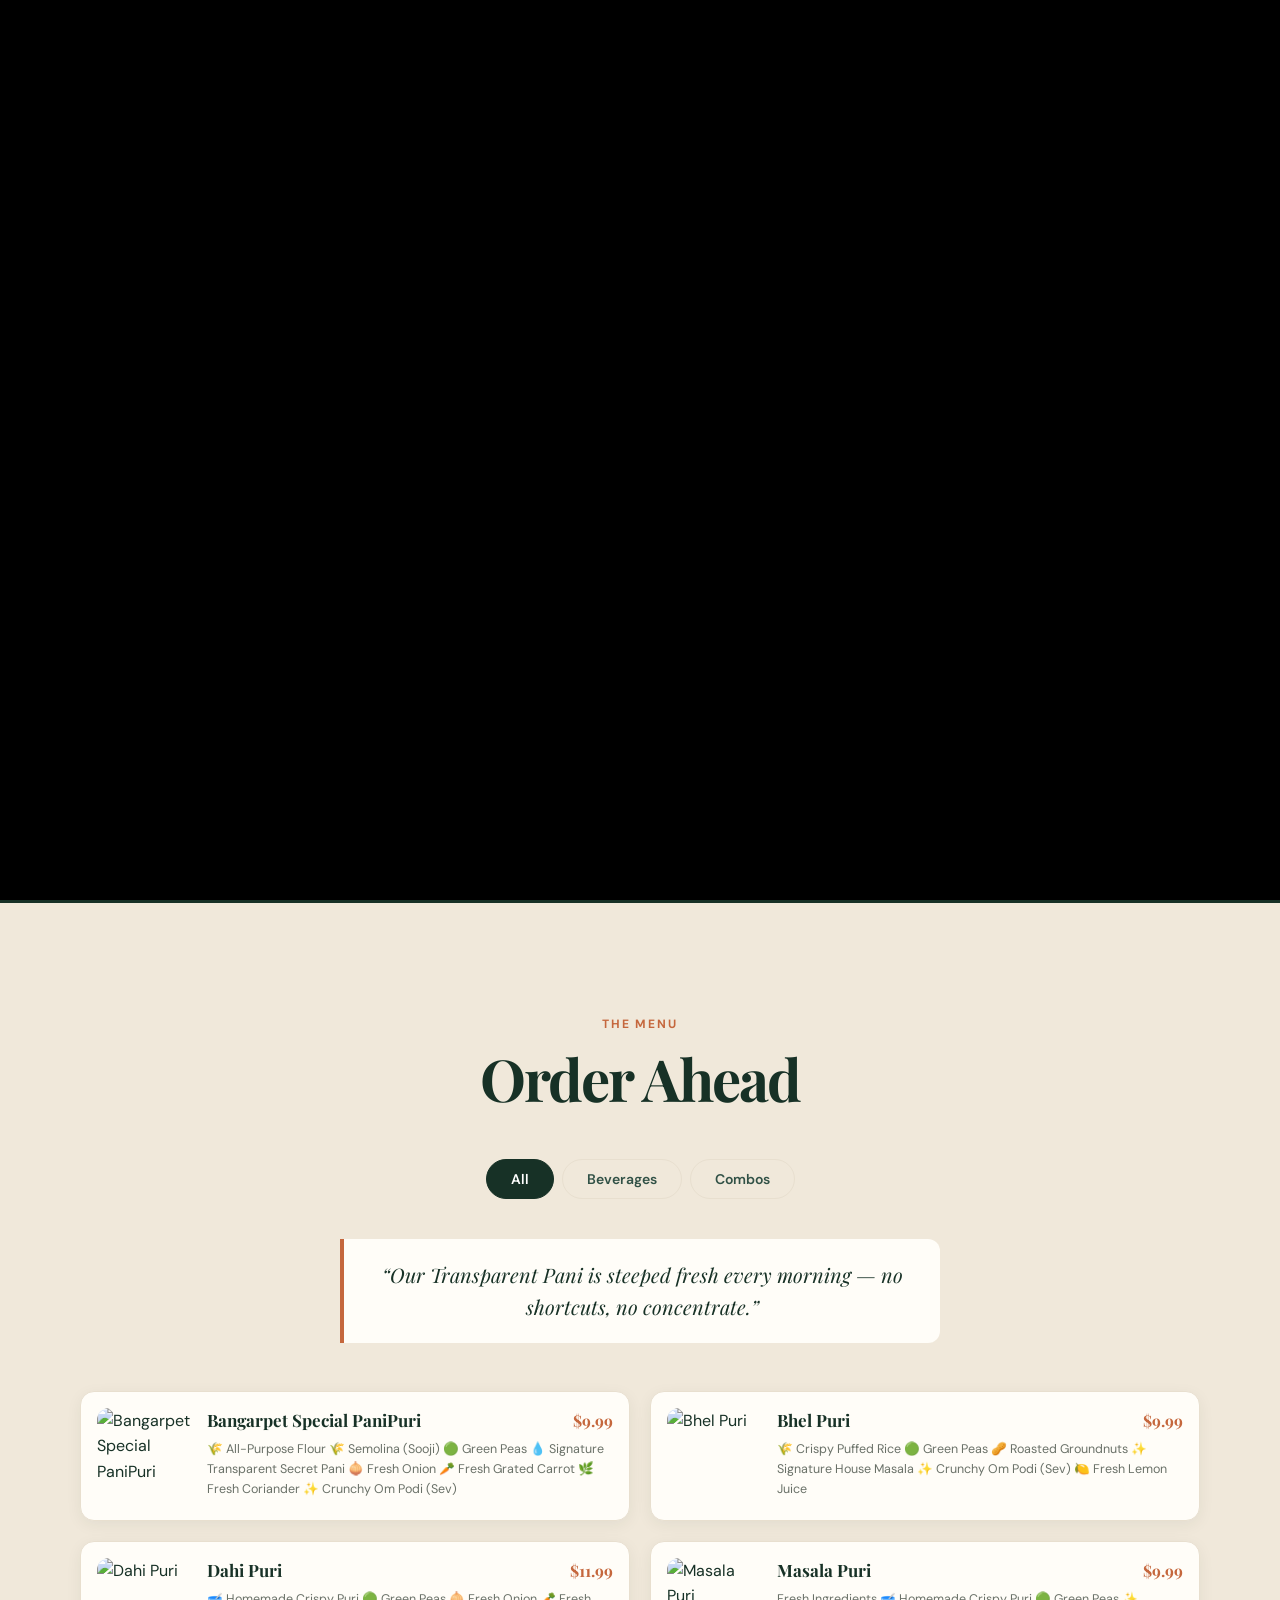
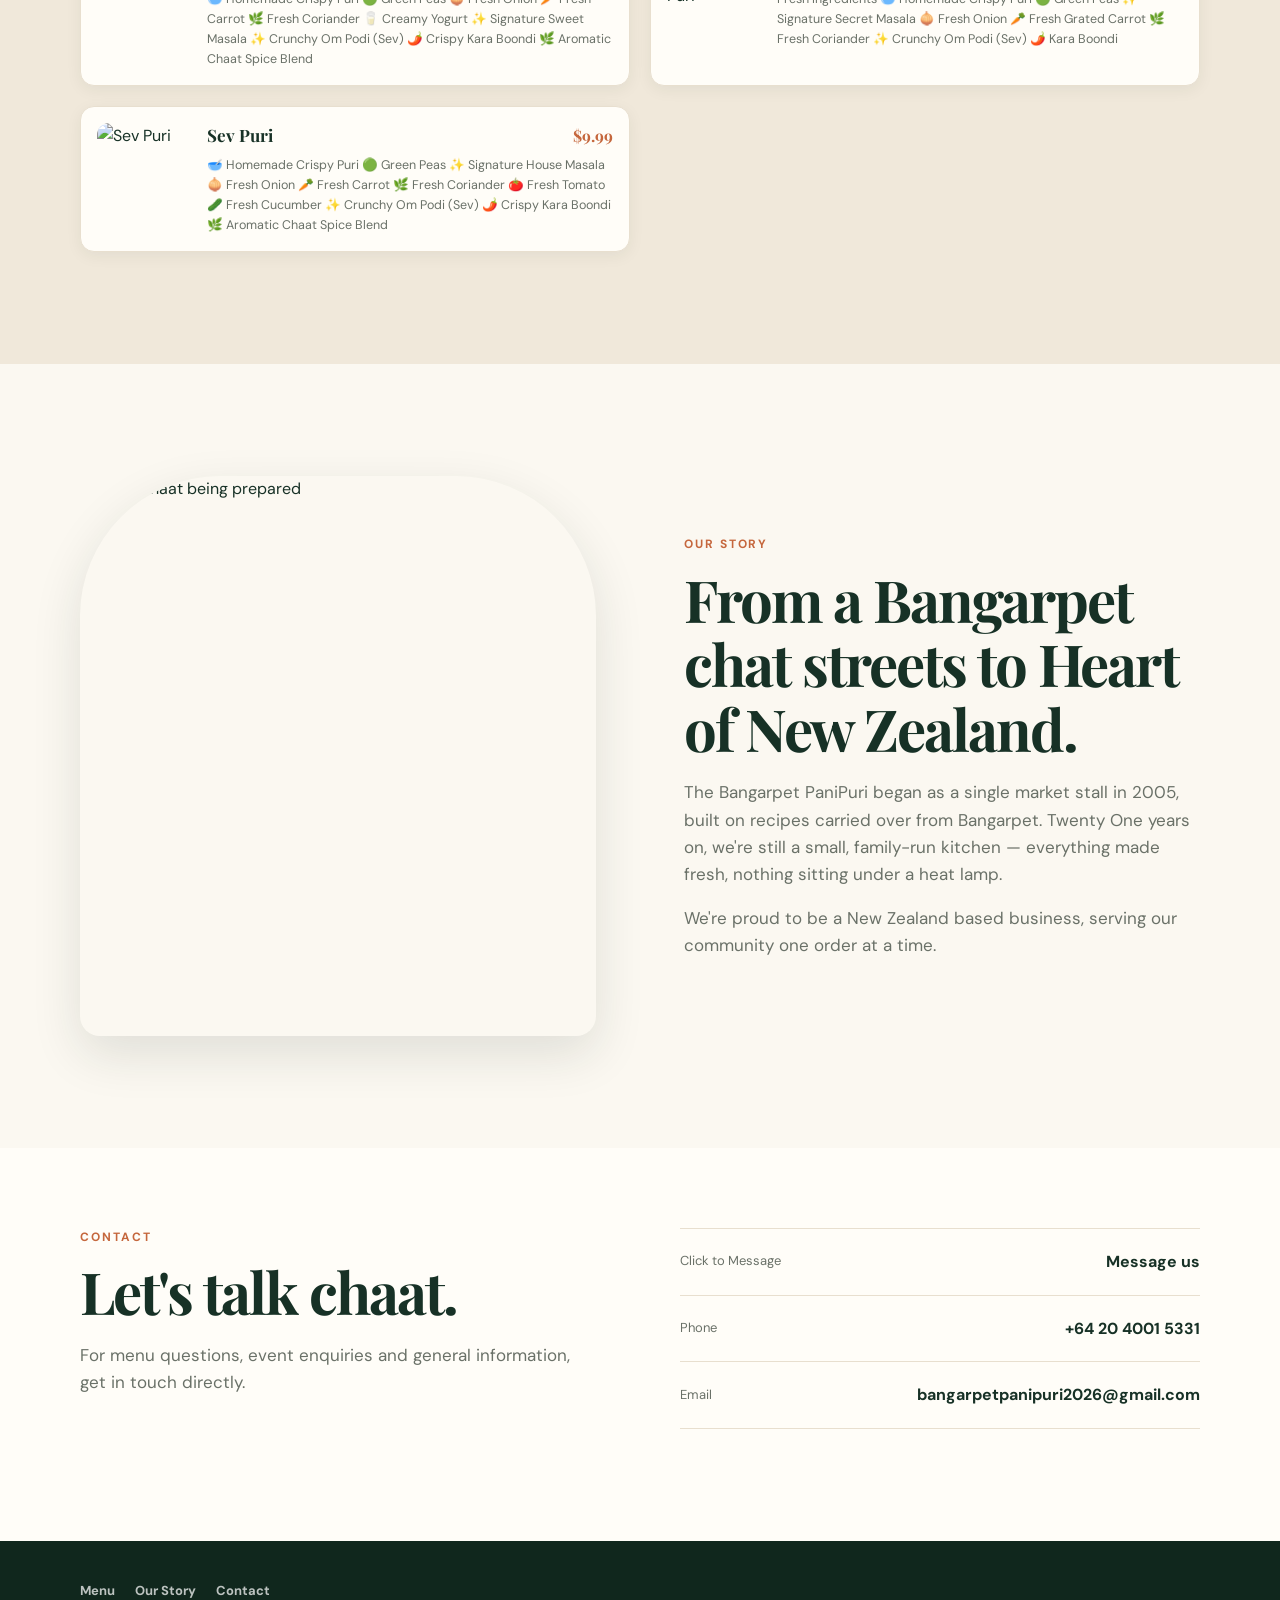
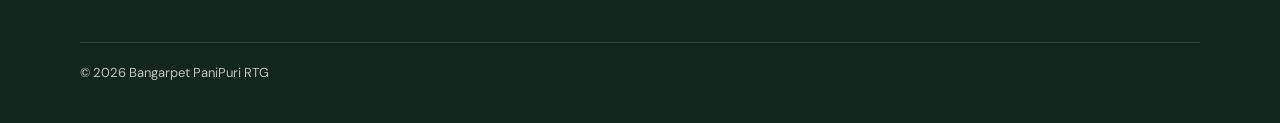
==== index.html @ 340499f5 "Fix video paths and add missing menu image placeholders" ====
<!DOCTYPE html>
<html lang="en">
<head>
  <meta charset="UTF-8">
  <meta name="viewport" content="width=device-width, initial-scale=1.0">
  <meta name="description" content="Bangarpet PaniPuri — authentic Bangarpet-style pani puri, chaat and Indian street-food flavours in New Zealand.">
  <meta name="theme-color" content="#173126">
  <title>Bangarpet PaniPuri | Bangarpet Chats</title>

  <link rel="preconnect" href="https://fonts.googleapis.com">
  <link rel="preconnect" href="https://fonts.gstatic.com" crossorigin>
  <link href="https://fonts.googleapis.com/css2?family=DM+Sans:wght@400;500;600;700&family=Playfair+Display:ital,wght@0,600;0,700;1,600&display=swap" rel="stylesheet">
  <link rel="stylesheet" href="style.css">
</head>
<body>
  <div id="grandOpening" class="grand-opening">
    <video
        id="grandOpeningVideo"
        autoplay
        muted
        playsinline
        preload="auto"
    >
        <source src="./photos/videos/grand-opening.mp4" type="video/mp4">
    </video>
</div>
  <header class="site-header" id="top">
    <div class="container nav-wrap">
      <a class="brand" href="#top" aria-label="Bangarpet PaniPurii home">
        <img class="brand-mark" src="./photos/logo.png" alt="Bangarpet PaniPurii logo">
        <span>Bangarpet PaniPuri</span>
      </a>

      <button class="menu-toggle" type="button" aria-expanded="false" aria-controls="site-nav">
        <span class="sr-only">Open menu</span>
        <span></span><span></span><span></span>
      </button>

      <nav id="site-nav" class="site-nav" aria-label="Primary navigation">
        <a href="#menu">Menu</a>
        <a href="#story">Our Story</a>
        <a href="#contact">Contact</a>
      </nav>

      <div class="nav-actions">
        <a class="whatsapp-link" href="https://wa.me/+642040015331" target="_blank" rel="noopener noreferrer">WhatsApp</a>
        <a class="call-link" href="tel:+642040015331">Call</a>
      </div>
    </div>
  </header>

  <main>
    <section class="hero" aria-labelledby="hero-title">
      <video class="hero-video" autoplay muted loop playsinline poster="./photos/site/bg.png" aria-hidden="true">
        <source src="./photos/videos/video.mp4" type="video/mp4">
      </video>
      <div class="hero-overlay"></div>
      <div class="container hero-content">
        <p class="eyebrow light hero-anim" style="--delay:0s">Artisanal Bites · New Zealand</p>
        <h1 id="hero-title" class="hero-anim" style="--delay:.25s">Crisp. Golden.Filled the moment you order. <br><em>One Bite, Endless Memories.</em></h1>
        <p class="hero-copy hero-anim" style="--delay:.55s">Every puri is filled to order. Every pani is made fresh, crystal-clear and bursting with flavor. This isn't fast food — it's street food, done properly.</p>
        <div class="hero-actions hero-anim" style="--delay:.8s">
          <a class="btn btn-primary" href="#menu">Explore the menu</a>
          <a class="btn btn-light" href="https://wa.me/+642040015331?text=Hi%20Bangarpet%20PaniPuri%2C%20I%20would%20like%20to%20know%20more." target="_blank" rel="noopener noreferrer">Message us</a>
        </div>
      </div>
    </section>

    <section class="intro-strip">
      <div class="container intro-grid">
        <p><strong>Freshly prepared</strong><span>Every puri is filled with care.</span></p>
        <p><strong>Bangarpet flavours</strong><span>Street-food traditions, proudly shared.</span></p>
        <p><strong>Made for gathering</strong><span>Perfect for cravings, parties and events.</span></p>
      </div>
    </section>

    <section class="section menu-section" id="menu" aria-labelledby="menu-title">
      <div class="container">
        <div class="section-head centered">
          <p class="eyebrow">The Menu</p>
          <h2 id="menu-title">Order Ahead</h2>
        </div>

        <!-- Filter Tabs -->
        <div class="menu-tabs" role="tablist" aria-label="Filter menu items">
          <button class="menu-tab active" data-filter="all" role="tab" aria-selected="true">All</button>
          <button class="menu-tab" data-filter="beverages" role="tab" aria-selected="false">Beverages</button>
          <button class="menu-tab" data-filter="combos" role="tab" aria-selected="false">Combos</button>
        </div>

        <!-- Quote -->
        <blockquote class="menu-quote">
          “Our Transparent Pani is steeped fresh every morning — no shortcuts, no concentrate.”
        </blockquote>

        <!-- Menu Items Grid -->
        <div class="menu-items-grid" id="menu-items-grid">
          <!-- Bangarpet Special PaniPuri -->
          <article class="menu-item-card" data-category="all">
            <div class="menu-item-wrapper">
              <img src="./photos/Bangarpet%20Special%20Pani%20Puri.png" alt="Bangarpet Special PaniPuri" loading="lazy">
              <div class="menu-item-content">
                <div class="menu-item-header">
                  <h3>Bangarpet Special PaniPuri</h3>
                  <span class="menu-item-price">$9.99</span>
                </div>
                <p class="menu-item-ingredients">🌾 All-Purpose Flour 🌾 Semolina (Sooji) 🟢 Green Peas 💧 Signature Transparent Secret Pani 🧅 Fresh Onion 🥕 Fresh Grated Carrot 🌿 Fresh Coriander ✨ Crunchy Om Podi (Sev)</p>
              </div>
            </div>
          </article>

          <!-- Bhel Puri -->
          <article class="menu-item-card" data-category="all">
            <div class="menu-item-wrapper">
              <img src="./photos/Bhel%20Puri.png" alt="Bhel Puri" loading="lazy">
              <div class="menu-item-content">
                <div class="menu-item-header">
                  <h3>Bhel Puri</h3>
                  <span class="menu-item-price">$9.99</span>
                </div>
                <p class="menu-item-ingredients">🌾 Crispy Puffed Rice 🟢 Green Peas 🥜 Roasted Groundnuts ✨ Signature House Masala ✨ Crunchy Om Podi (Sev) 🍋 Fresh Lemon Juice</p>
              </div>
            </div>
          </article>

          <!-- Dahi Puri -->
          <article class="menu-item-card" data-category="all">
            <div class="menu-item-wrapper">
              <img src="./photos/Dahi%20Puri.png" alt="Dahi Puri" loading="lazy">
              <div class="menu-item-content">
                <div class="menu-item-header">
                  <h3>Dahi Puri</h3>
                  <span class="menu-item-price">$11.99</span>
                </div>
                <p class="menu-item-ingredients">🥣 Homemade Crispy Puri 🟢 Green Peas 🧅 Fresh Onion 🥕 Fresh Carrot 🌿 Fresh Coriander 🥛 Creamy Yogurt ✨ Signature Sweet Masala ✨ Crunchy Om Podi (Sev) 🌶️ Crispy Kara Boondi 🌿 Aromatic Chaat Spice Blend</p>
              </div>
            </div>
          </article>

          <!-- Masala Puri -->
          <article class="menu-item-card" data-category="all">
            <div class="menu-item-wrapper">
              <img src="./photos/Masala%20Puri.png" alt="Masala Puri" loading="lazy">
              <div class="menu-item-content">
                <div class="menu-item-header">
                  <h3>Masala Puri</h3>
                  <span class="menu-item-price">$9.99</span>
                </div>
                <p class="menu-item-ingredients">Fresh Ingredients 🥣 Homemade Crispy Puri 🟢 Green Peas ✨ Signature Secret Masala 🧅 Fresh Onion 🥕 Fresh Grated Carrot 🌿 Fresh Coriander ✨ Crunchy Om Podi (Sev) 🌶️ Kara Boondi</p>
              </div>
            </div>
          </article>

          <!-- Sev Puri -->
          <article class="menu-item-card" data-category="all">
            <div class="menu-item-wrapper">
              <img src="./photos/Sev%20Puri.png" alt="Sev Puri" loading="lazy">
              <div class="menu-item-content">
                <div class="menu-item-header">
                  <h3>Sev Puri</h3>
                  <span class="menu-item-price">$9.99</span>
                </div>
                <p class="menu-item-ingredients">🥣 Homemade Crispy Puri 🟢 Green Peas ✨ Signature House Masala 🧅 Fresh Onion 🥕 Fresh Carrot 🌿 Fresh Coriander 🍅 Fresh Tomato 🥒 Fresh Cucumber ✨ Crunchy Om Podi (Sev) 🌶️ Crispy Kara Boondi 🌿 Aromatic Chaat Spice Blend</p>
              </div>
            </div>
          </article>
        </div>

        <!-- Empty state shown when the Beverages / Combos tabs have no items yet -->
        <p class="menu-empty-state" id="menu-empty-state" hidden>
          Combos and beverages will update soon! 🎉
        </p>
      </div>
    </section>

    <section class="section story-section" id="story" aria-labelledby="story-title">
      <div class="container story-grid">
        <figure class="story-image"><img src="./photos/ourstory.png" alt="Fresh chaat being prepared" loading="lazy"></figure>
        <div class="story-copy">
          <p class="eyebrow">Our story</p>
          <h2 id="story-title">From a Bangarpet chat streets to Heart of New Zealand.</h2>
          <p>The Bangarpet PaniPuri began as a single market stall in 2005, built on recipes carried over from Bangarpet. Twenty One years on, we're still a small, family-run kitchen — everything made fresh, nothing sitting under a heat lamp.</p>
          <p>We're proud to be a New Zealand based business, serving our community one order at a time.</p>
        </div>
      </div>
    </section>

    <section class="section contact-section" id="contact" aria-labelledby="contact-title">
      <div class="container contact-card">
        <div>
          <p class="eyebrow">Contact</p>
          <h2 id="contact-title">Let's talk chaat.</h2>
          <p>For menu questions, event enquiries and general information, get in touch directly.</p>
        </div>
        <div class="contact-actions">
          <a href="https://wa.me/+642040015331" target="_blank" rel="noopener noreferrer"><span>Click to Message</span><strong>Message us</strong></a>
          <a href="tel:+642040015331"><span>Phone</span><strong>+64 20 4001 5331</strong></a>
          <a href="mailto:bangarpetpanipuri2026@gmail.com"><span>Email</span><strong>bangarpetpanipuri2026@gmail.com</strong></a>
        </div>
      </div>
    </section>
  </main>

  <footer class="site-footer">
    <div class="container footer-wrap">
      <div class="footer-links"><a href="#menu">Menu</a><a href="#story">Our Story</a><a href="#contact">Contact</a></div>
      <p class="copyright">© <span id="year"></span> Bangarpet PaniPuri RTG</p>
    </div>
  </footer>

  <script src="script.js"></script>
</body>
</html>
---- style.css ----
:root {
  --ink: #173126;
  --ink-soft: #315146;
  --cream: #fbf8f1;
  --paper: #fffdf8;
  --sand: #e8dfcf;
  --terracotta: #c5673d;
  --gold: #d6a549;
  --muted: #6a7168;
  --shadow: 0 18px 50px rgba(28, 42, 32, .12);
  --display: "Playfair Display", Georgia, serif;
  --body: "DM Sans", Arial, sans-serif;
}

* { box-sizing: border-box; }
html { scroll-behavior: smooth; }
body { margin: 0; color: var(--ink); background: var(--cream); font-family: var(--body); line-height: 1.6; }
a { color: inherit; text-decoration: none; }
img { display: block; width: 100%; }
.container { width: min(1120px, calc(100% - 48px)); margin: 0 auto; }
.sr-only { position: absolute; width: 1px; height: 1px; overflow: hidden; clip: rect(0,0,0,0); white-space: nowrap; }

.site-header { position: sticky; top: 0; z-index: 10; background: rgba(251,248,241,.95); border-bottom: 1px solid rgba(23,49,38,.12); backdrop-filter: blur(14px); }
.nav-wrap { min-height: 76px; display: flex; align-items: center; gap: 28px; }
.brand { display: inline-flex; align-items: center; gap: 10px; font-family: var(--display); font-size: 19px; font-weight: 700; white-space: nowrap; }
.brand-mark { display: block; width: 90px; height: 90px; flex-shrink: 0; }
.site-nav { display: flex; align-items: center; justify-content: center; gap: 28px; margin-left: auto; font-size: 14px; font-weight: 600; }
.site-nav a { position: relative; }
.site-nav a::after { content: ""; position: absolute; bottom: -7px; left: 0; width: 0; height: 2px; background: var(--terracotta); transition: width .2s ease; }
.site-nav a:hover::after { width: 100%; }
.nav-actions { display: flex; gap: 10px; align-items: center; }
.whatsapp-link, .call-link { font-size: 13px; font-weight: 700; border: 1px solid var(--sand); padding: 9px 13px; border-radius: 999px; }
.call-link { color: white; border-color: var(--ink); background: var(--ink); }
.menu-toggle { display: none; margin-left: auto; border: 0; background: transparent; }
.menu-toggle span:not(.sr-only) { display: block; width: 23px; height: 2px; margin: 4px; background: var(--ink); }

.hero { min-height: min(710px, calc(100vh - 76px)); position: relative; isolation: isolate; display: grid; align-items: center; overflow: hidden; color: white; }
.hero-video { position: absolute; inset: 0; z-index: -2; width: 100%; height: 100%; object-fit: cover; }
.hero-overlay { position: absolute; inset: 0; z-index: -1; background: linear-gradient(90deg, rgba(12,31,22,.84), rgba(12,31,22,.35) 55%, rgba(12,31,22,.15)); }
.hero-content { max-width: 720px; padding: 100px 0; }
.eyebrow { margin: 0 0 12px; color: var(--terracotta); font-size: 12px; font-weight: 700; letter-spacing: .16em; text-transform: uppercase; }
.eyebrow.light { color: #f3ce89; }
h1, h2, h3, p { margin-top: 0; }
h1, h2, h3 { font-family: var(--display); line-height: 1.12; }
h1 { margin-bottom: 22px; font-size: clamp(36px, 5.2vw, 62px); letter-spacing: -.03em; }
h1 em { color: #f2c877; }
.hero-copy { max-width: 480px; font-size: 16px; color: rgba(255,255,255,.88); }
.hero-actions { display: flex; flex-wrap: wrap; gap: 14px; margin-top: 32px; }

@keyframes heroFadeUp {
  from { opacity: 0; transform: translateY(32px); }
  to { opacity: 1; transform: translateY(0); }
}
.hero-anim {
  opacity: 0;
  animation: heroFadeUp 1.1s cubic-bezier(.22,.61,.36,1) forwards;
  animation-delay: var(--delay);
  animation-fill-mode: both;
}
@keyframes heroSlideLeft {
  from { opacity: 0; transform: translateX(-48px); }
  to { opacity: 1; transform: translateX(0); }
}
.hero-copy.hero-anim {
  animation-name: heroSlideLeft;
  animation-duration: .9s;
}
@media (prefers-reduced-motion: reduce) {
  .hero-anim { animation: none; opacity: 1; }
}
.btn { display: inline-flex; justify-content: center; align-items: center; padding: 13px 21px; border-radius: 999px; font-size: 14px; font-weight: 700; transition: transform .2s ease, box-shadow .2s ease; }
.btn:hover { transform: translateY(-2px); box-shadow: var(--shadow); }
.btn-primary { background: var(--terracotta); color: white; }
.btn-light { background: white; color: var(--ink); }

.intro-strip { background: var(--ink); color: white; }
.intro-grid { display: grid; grid-template-columns: repeat(3, 1fr); gap: 24px; padding: 26px 0; }
.intro-grid p { margin: 0; padding-left: 22px; border-left: 1px solid rgba(255,255,255,.22); }
.intro-grid strong, .intro-grid span { display: block; }
.intro-grid strong { font-family: var(--display); font-size: 18px; }
.intro-grid span { color: rgba(255,255,255,.7); font-size: 13px; }

.section { padding: 112px 0; }
.section-head { max-width: 720px; margin: 0 auto 48px; }
.centered { text-align: center; }
h2 { margin-bottom: 18px; font-size: clamp(36px, 5vw, 58px); letter-spacing: -.035em; }
.food-grid { display: grid; grid-template-columns: repeat(3, 1fr); gap: 24px; }
.food-card { overflow: hidden; background: var(--paper); border-radius: 16px; box-shadow: 0 8px 28px rgba(32,42,33,.08); }
.food-card img { aspect-ratio: 1 / .88; object-fit: cover;  transition: transform .45s ease; }
.food-card:hover img { transform: scale(1.05); }
.food-copy { padding: 22px; }
.food-copy h3 { margin-bottom: 7px; font-size: 23px; }
.food-copy p { margin-bottom: 0; color: var(--muted); font-size: 14px; }

.menu-section { background: #f0e8da; }
.menu-layout { display: grid; grid-template-columns: .8fr 1.2fr; gap: 92px; align-items: start; }
.menu-intro { position: sticky; top: 110px; }
.menu-intro > p:not(.eyebrow) { color: var(--muted); font-size: 17px; }
.text-link { display: inline-flex; gap: 10px; margin-top: 14px; color: var(--terracotta); font-weight: 700; }
.text-link span { transition: transform .2s ease; }
.text-link:hover span { transform: translateX(4px); }
.menu-list { border-top: 1px solid rgba(23,49,38,.2); }
.menu-item { display: flex; gap: 18px; justify-content: space-between; padding: 24px 0; border-bottom: 1px solid rgba(23,49,38,.2); }
.menu-item h3 { margin-bottom: 6px; font-size: 24px; }
.menu-item p { margin-bottom: 0; color: var(--muted); font-size: 14px; }
.menu-item span { align-self: center; color: var(--ink-soft); font-size: 11px; font-weight: 700; letter-spacing: .07em; text-transform: uppercase; white-space: nowrap; }

.story-grid { display: grid; grid-template-columns: 1fr 1fr; gap: 88px; align-items: center; }
.story-image { margin: 0; overflow: hidden; border-radius: 140px 140px 20px 20px; box-shadow: var(--shadow); }
.story-image img { min-height: 560px; object-fit: cover; }
.story-copy p:not(.eyebrow) { color: var(--muted); font-size: 17px; }


.contact-section { padding-top: 80px; background: var(--paper); }
.contact-card { display: grid; grid-template-columns: 1fr 1fr; gap: 80px; align-items: start; }
.contact-card > div > p:not(.eyebrow) { color: var(--muted); font-size: 17px; }
.contact-actions { display: grid; border-top: 1px solid var(--sand); }
.contact-actions a { display: flex; justify-content: space-between; gap: 16px; align-items: center; padding: 20px 0; border-bottom: 1px solid var(--sand); }
.contact-actions span { color: var(--muted); font-size: 13px; }
.contact-actions strong { font-size: 16px; }
.contact-actions a:hover strong { color: var(--terracotta); }

.site-footer { padding: 40px 0; color: rgba(255,255,255,.72); background: #10271d; }
.footer-wrap { display: grid; grid-template-columns: 1fr auto; gap: 30px; align-items: center; }
.footer-brand { color: white; }
.footer-wrap p { margin: 10px 0 0; font-size: 13px; }
.footer-links { display: flex; flex-wrap: wrap; gap: 20px; font-size: 13px; font-weight: 700; }
.footer-links a:hover { color: #f2c877; }
.copyright { grid-column: 1 / -1; padding-top: 20px; border-top: 1px solid rgba(255,255,255,.14); }

@media (max-width: 820px) {
  .container { width: min(100% - 32px, 1120px); }
  .menu-toggle { display: block; }
  .site-nav { display: none; position: absolute; left: 0; right: 0; top: 76px; padding: 20px 24px; background: var(--cream); border-bottom: 1px solid var(--sand); flex-direction: column; align-items: flex-start; }
  .site-nav.open { display: flex; }
  .nav-actions { margin-left: auto; }
  .intro-grid, .food-grid, .menu-layout, .story-grid, .contact-card { grid-template-columns: 1fr; }
  .intro-grid { gap: 16px; }
  .intro-grid p { padding-left: 14px; }
  .section { padding: 76px 0; }
  .menu-layout, .story-grid, .contact-card { gap: 42px; }
  .menu-intro { position: static; }
  .story-image img { min-height: 380px; }
  .footer-wrap { grid-template-columns: 1fr; }
}

@media (max-width: 520px) {
  .brand { font-size: 16px; }
  .brand-mark { width: 36px; height: 36px; }
  .whatsapp-link { display: none; }
  .hero { min-height: 640px; }
  .hero-content { padding: 80px 0; }
  .hero-copy { font-size: 16px; }
  .menu-item { flex-direction: column; gap: 8px; }
  .menu-item span { align-self: flex-start; }
}

/* ===== MENU STYLES — restyled to the compact 2-column card layout,
   matching the older reference design. No "Add" button by design (this
   build is a static marketing site, not a cart/ordering flow). ===== */
.menu-tabs {
  display: flex;
  flex-wrap: wrap;
  justify-content: center;
  gap: 8px;
  margin-bottom: 40px;
}

.menu-tab {
  padding: 10px 24px;
  border: 1px solid var(--sand);
  border-radius: 999px;
  background: transparent;
  color: var(--ink-soft);
  font-family: var(--body);
  font-size: 14px;
  font-weight: 600;
  cursor: pointer;
  transition: all 0.2s ease;
}

.menu-tab:hover {
  border-color: var(--terracotta);
  color: var(--terracotta);
}

.menu-tab.active {
  background: var(--ink);
  border-color: var(--ink);
  color: white;
}

.menu-tab.active:hover {
  background: var(--terracotta);
  border-color: var(--terracotta);
}

.menu-quote {
  max-width: 600px;
  margin: 0 auto 48px;
  padding: 20px 28px;
  border-left: 4px solid var(--terracotta);
  background: var(--paper);
  border-radius: 0 12px 12px 0;
  font-family: var(--display);
  font-size: 20px;
  font-style: italic;
  color: var(--ink);
  text-align: center;
}

/* Compact 2-column grid, matching the reference screenshot */
.menu-items-grid {
  display: grid;
  grid-template-columns: repeat(2, 1fr);
  gap: 20px;
}

.menu-item-card {
  background: var(--paper);
  border: 1px solid var(--sand);
  border-radius: 14px;
  padding: 16px;
  box-shadow: 0 4px 16px rgba(23, 49, 38, 0.06);
  transition: transform 0.2s ease, box-shadow 0.2s ease;
}

.menu-item-card:hover {
  transform: translateY(-2px);
  box-shadow: 0 8px 24px rgba(23, 49, 38, 0.1);
}

.menu-item-wrapper {
  display: flex;
  gap: 14px;
  align-items: flex-start;
}

/* Small square-ish thumbnail on the left, matching the reference layout */
.menu-item-wrapper img {
  width: 96px;
  height: 96px;
  object-fit: cover;
  border-radius: 12px;
  flex-shrink: 0;
}

.menu-item-content {
  flex: 1;
  min-width: 0;
}

.menu-item-header {
  display: flex;
  justify-content: space-between;
  align-items: baseline;
  gap: 12px;
  margin-bottom: 6px;
  flex-wrap: wrap;
}

.menu-item-header h3 {
  margin: 0;
  font-size: 17px;
  line-height: 1.25;
  font-family: var(--display);
  color: var(--ink);
}

.menu-item-price {
  flex-shrink: 0;
  font-family: var(--display);
  font-size: 16px;
  font-weight: 700;
  color: var(--terracotta);
}

/* Plain wrapped inline text, not a bulleted list — matches the reference */
.menu-item-ingredients {
  margin: 0;
  color: var(--muted);
  font-size: 12.5px;
  line-height: 1.6;
}

.menu-item-card.hidden {
  display: none;
}

/* "Coming soon" message shown when a filter (Beverages / Combos) has no items yet */
.menu-empty-state {
  display: none;
  max-width: 460px;
  margin: 12px auto 0;
  padding: 22px 28px;
  border: 1px dashed var(--terracotta);
  border-radius: 12px;
  background: var(--paper);
  color: var(--ink-soft);
  font-family: var(--display);
  font-size: 18px;
  font-style: italic;
  text-align: center;
}

.menu-empty-state.visible {
  display: block;
}

/* Responsive */
@media (max-width: 780px) {
  .menu-items-grid {
    grid-template-columns: 1fr;
  }
}

@media (max-width: 620px) {
  .menu-tabs {
    gap: 6px;
  }
  .menu-tab {
    padding: 8px 14px;
    font-size: 12px;
  }
  .menu-quote {
    font-size: 16px;
    padding: 16px 18px;
  }
}

/* Grand Opening Video Css */
.grand-opening {
  position: fixed;
  inset: 0;
  z-index: 99999;

  display: flex;
  align-items: center;
  justify-content: center;

  background: #000;

  opacity: 1;
  visibility: visible;

  transition:
    opacity 0.7s ease,
    visibility 0.7s ease;
}

.grand-opening video {
  width: 100%;
  height: 100%;
  object-fit: cover;
}

.grand-opening.hide {
  opacity: 0;
  visibility: hidden;
  pointer-events: none;
}
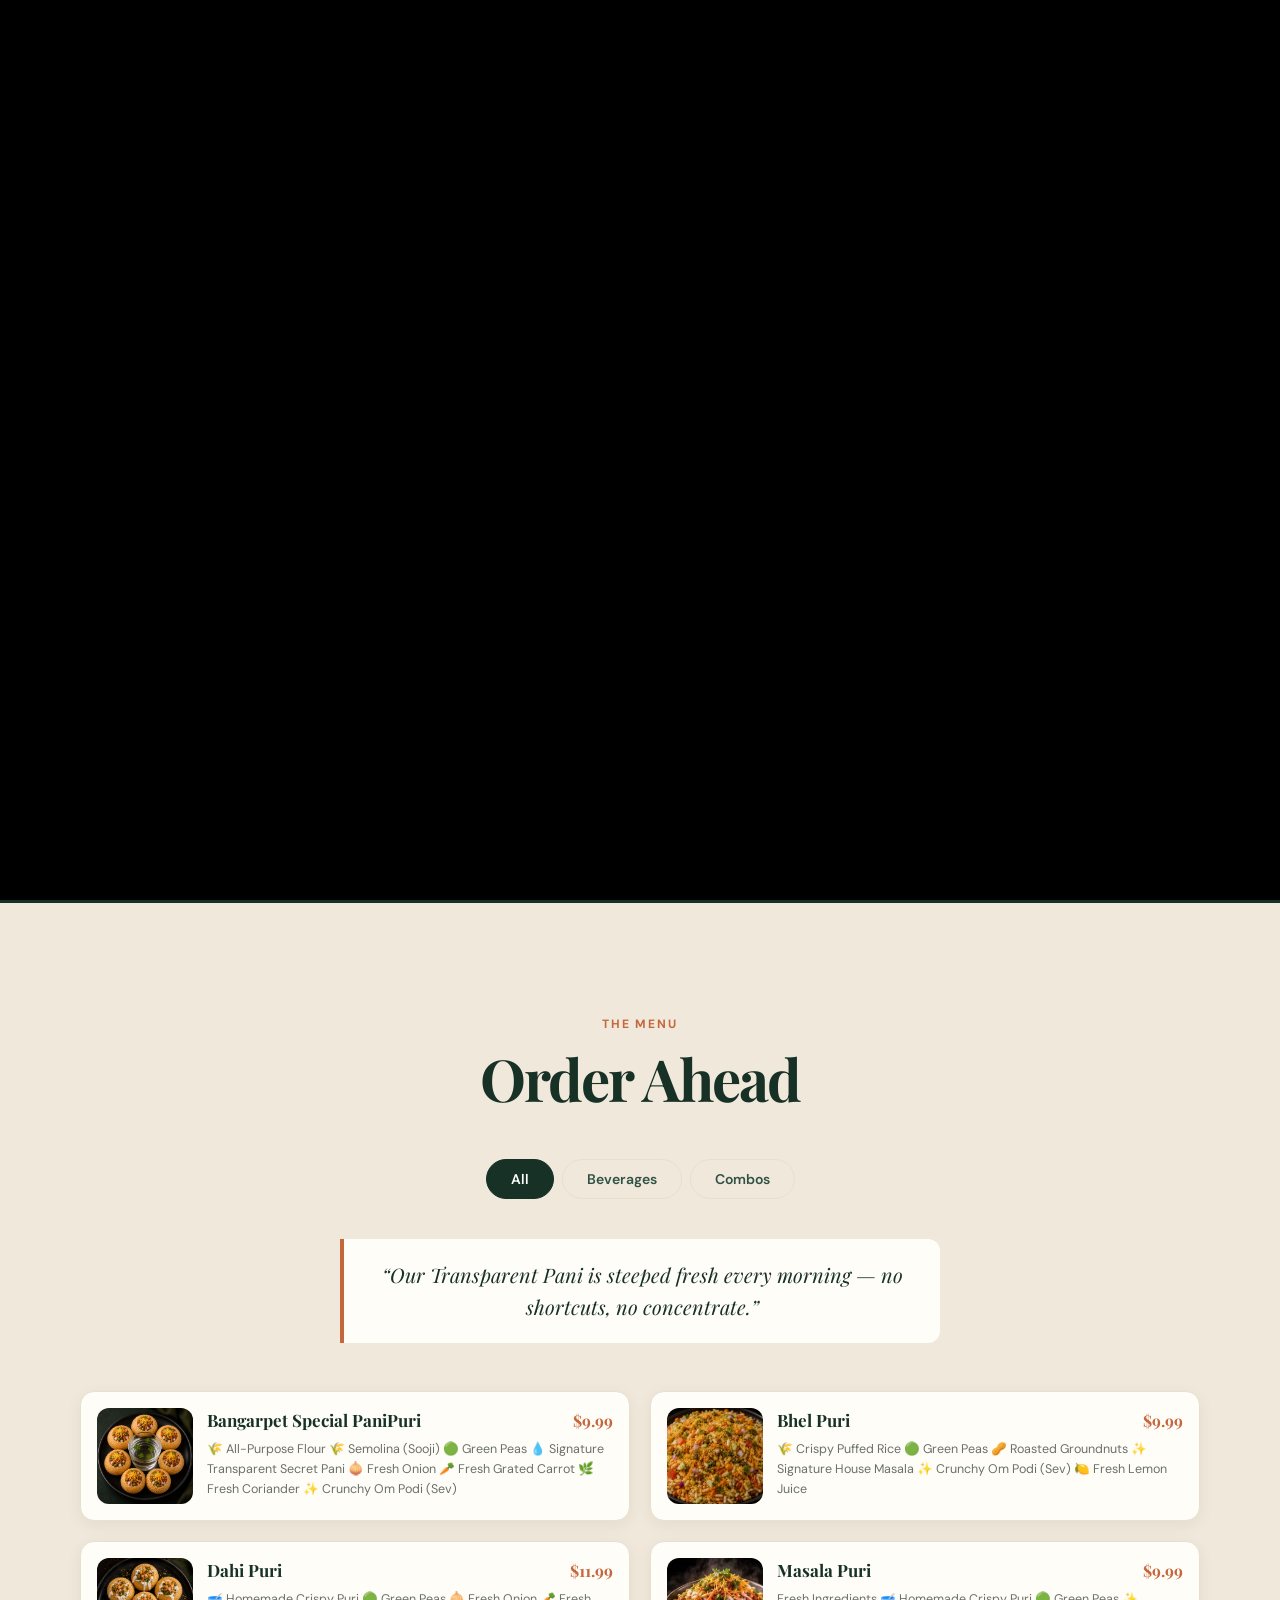
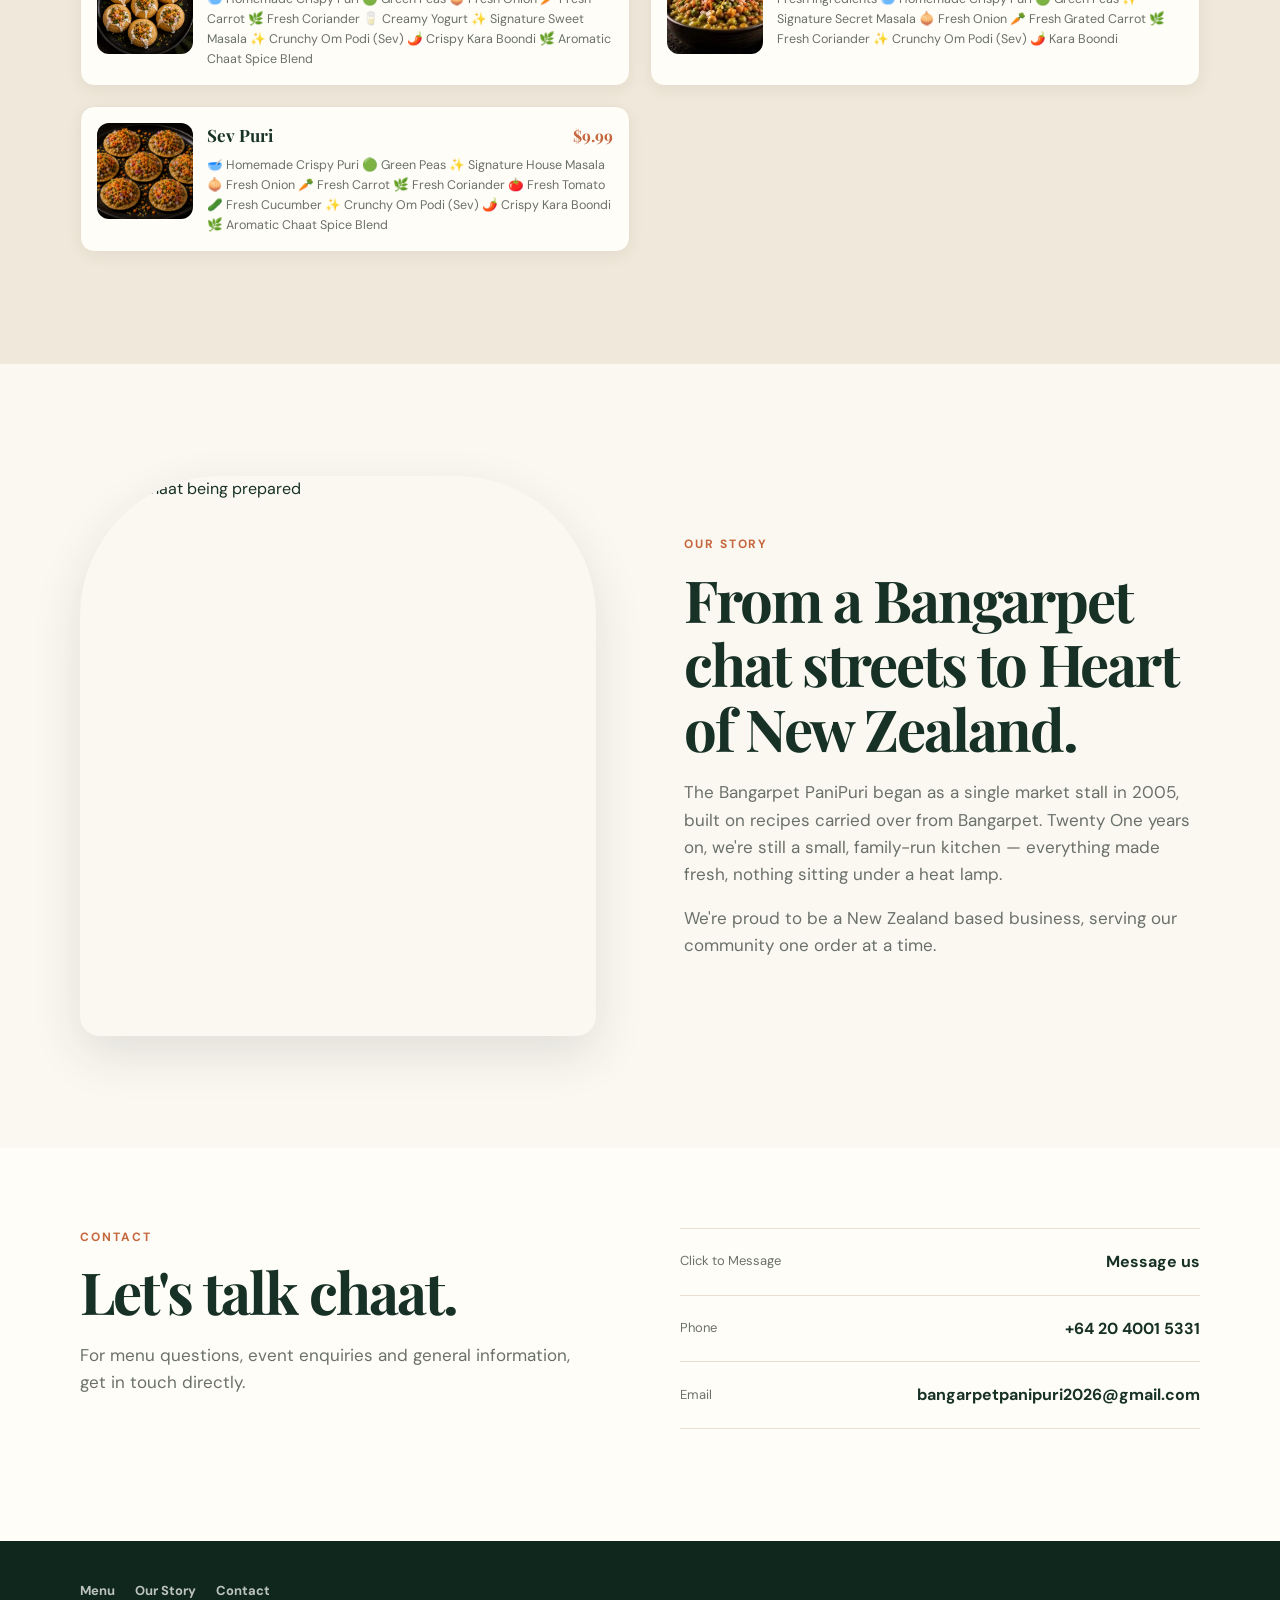
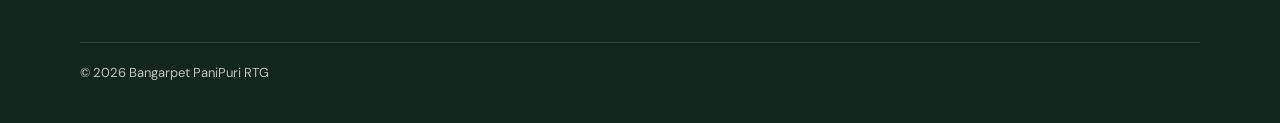
==== commit b540141e: "Fix image paths: add menu/ directory to src attributes" ====
--- a/index.html
+++ b/index.html
@@ -98,7 +98,7 @@
           <!-- Bangarpet Special PaniPuri -->
           <article class="menu-item-card" data-category="all">
             <div class="menu-item-wrapper">
-              <img src="./photos/Bangarpet%20Special%20Pani%20Puri.png" alt="Bangarpet Special PaniPuri" loading="lazy">
+              <img src="./photos/menu/Bangarpet Special Pani Puri.png" alt="Bangarpet Special PaniPuri" loading="lazy">
               <div class="menu-item-content">
                 <div class="menu-item-header">
                   <h3>Bangarpet Special PaniPuri</h3>
@@ -112,7 +112,7 @@
           <!-- Bhel Puri -->
           <article class="menu-item-card" data-category="all">
             <div class="menu-item-wrapper">
-              <img src="./photos/Bhel%20Puri.png" alt="Bhel Puri" loading="lazy">
+              <img src="./photos/menu/Bhel Puri.png" alt="Bhel Puri" loading="lazy">
               <div class="menu-item-content">
                 <div class="menu-item-header">
                   <h3>Bhel Puri</h3>
@@ -126,7 +126,7 @@
           <!-- Dahi Puri -->
           <article class="menu-item-card" data-category="all">
             <div class="menu-item-wrapper">
-              <img src="./photos/Dahi%20Puri.png" alt="Dahi Puri" loading="lazy">
+              <img src="./photos/menu/Dahi Puri.png" alt="Dahi Puri" loading="lazy">
               <div class="menu-item-content">
                 <div class="menu-item-header">
                   <h3>Dahi Puri</h3>
@@ -140,7 +140,7 @@
           <!-- Masala Puri -->
           <article class="menu-item-card" data-category="all">
             <div class="menu-item-wrapper">
-              <img src="./photos/Masala%20Puri.png" alt="Masala Puri" loading="lazy">
+              <img src="./photos/menu/Masala Puri.png" alt="Masala Puri" loading="lazy">
               <div class="menu-item-content">
                 <div class="menu-item-header">
                   <h3>Masala Puri</h3>
@@ -154,7 +154,7 @@
           <!-- Sev Puri -->
           <article class="menu-item-card" data-category="all">
             <div class="menu-item-wrapper">
-              <img src="./photos/Sev%20Puri.png" alt="Sev Puri" loading="lazy">
+              <img src="./photos/menu/Sev Puri.png" alt="Sev Puri" loading="lazy">
               <div class="menu-item-content">
                 <div class="menu-item-header">
                   <h3>Sev Puri</h3>
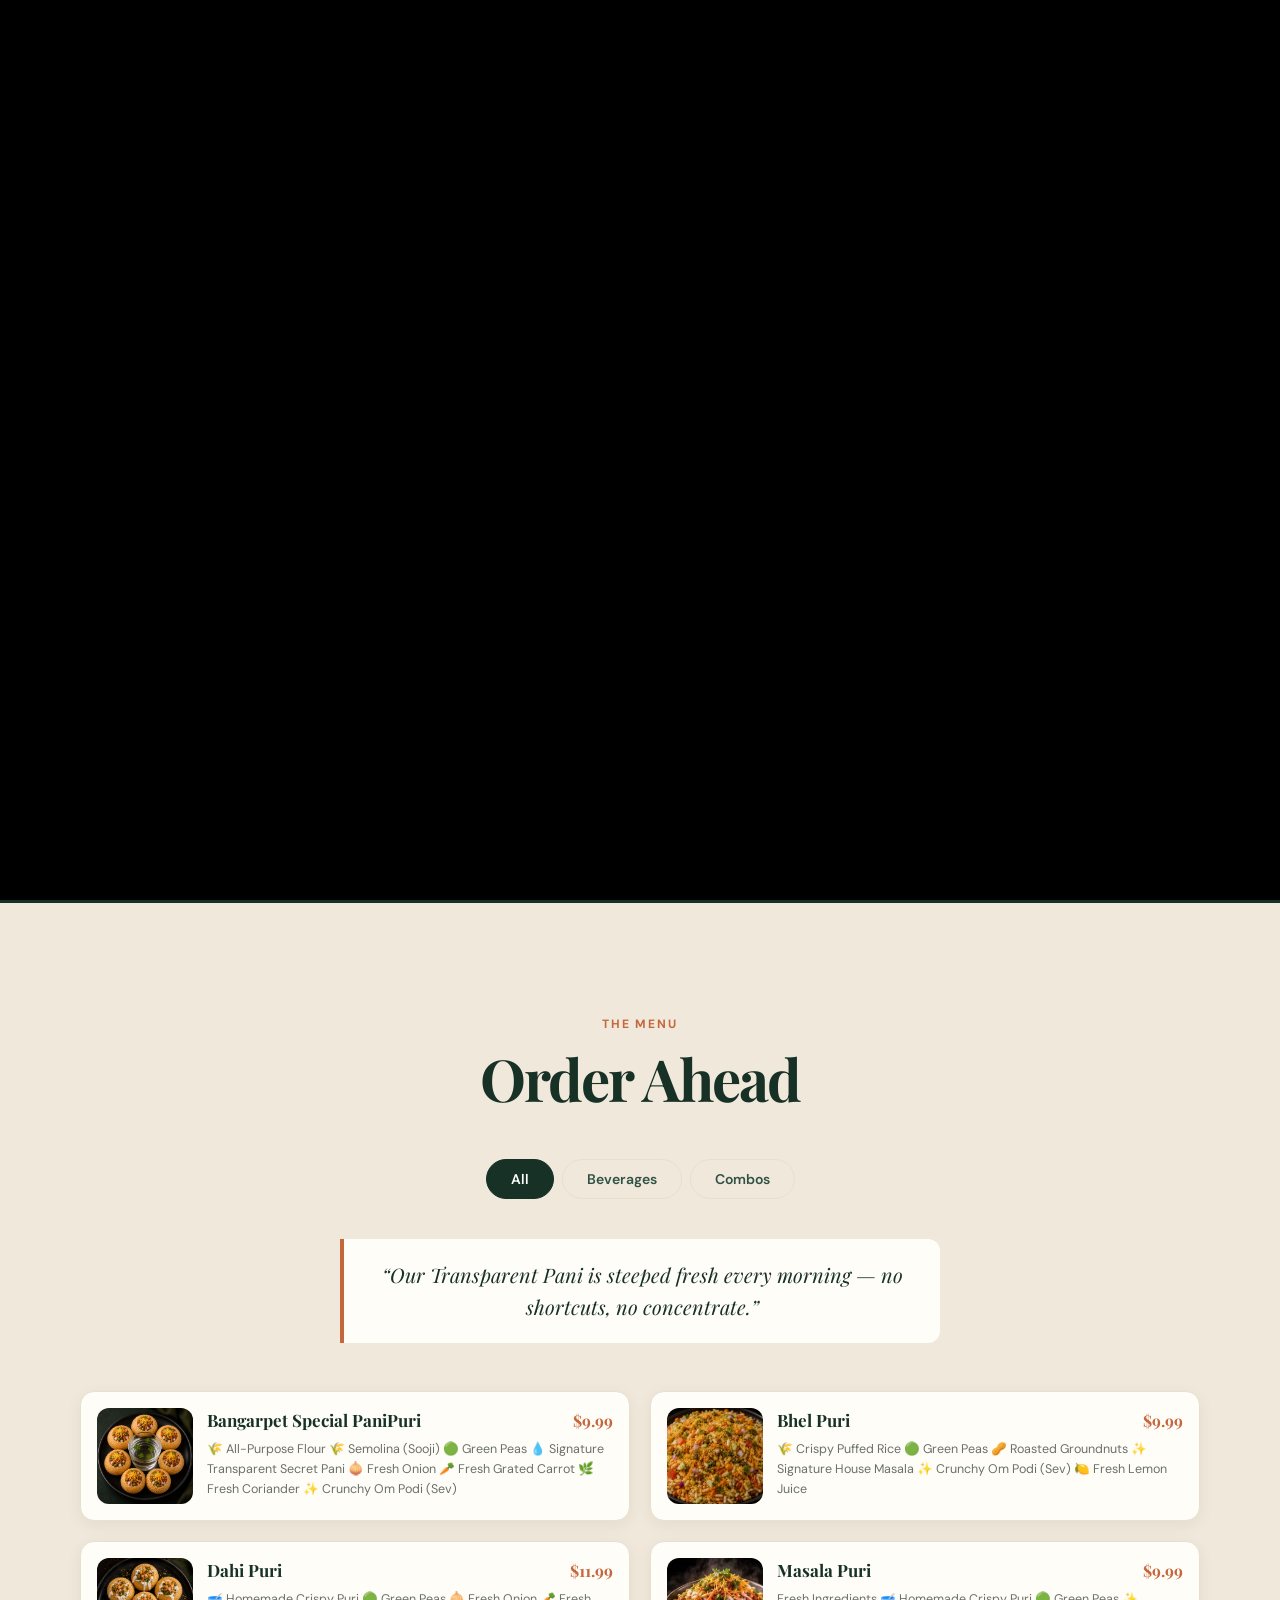
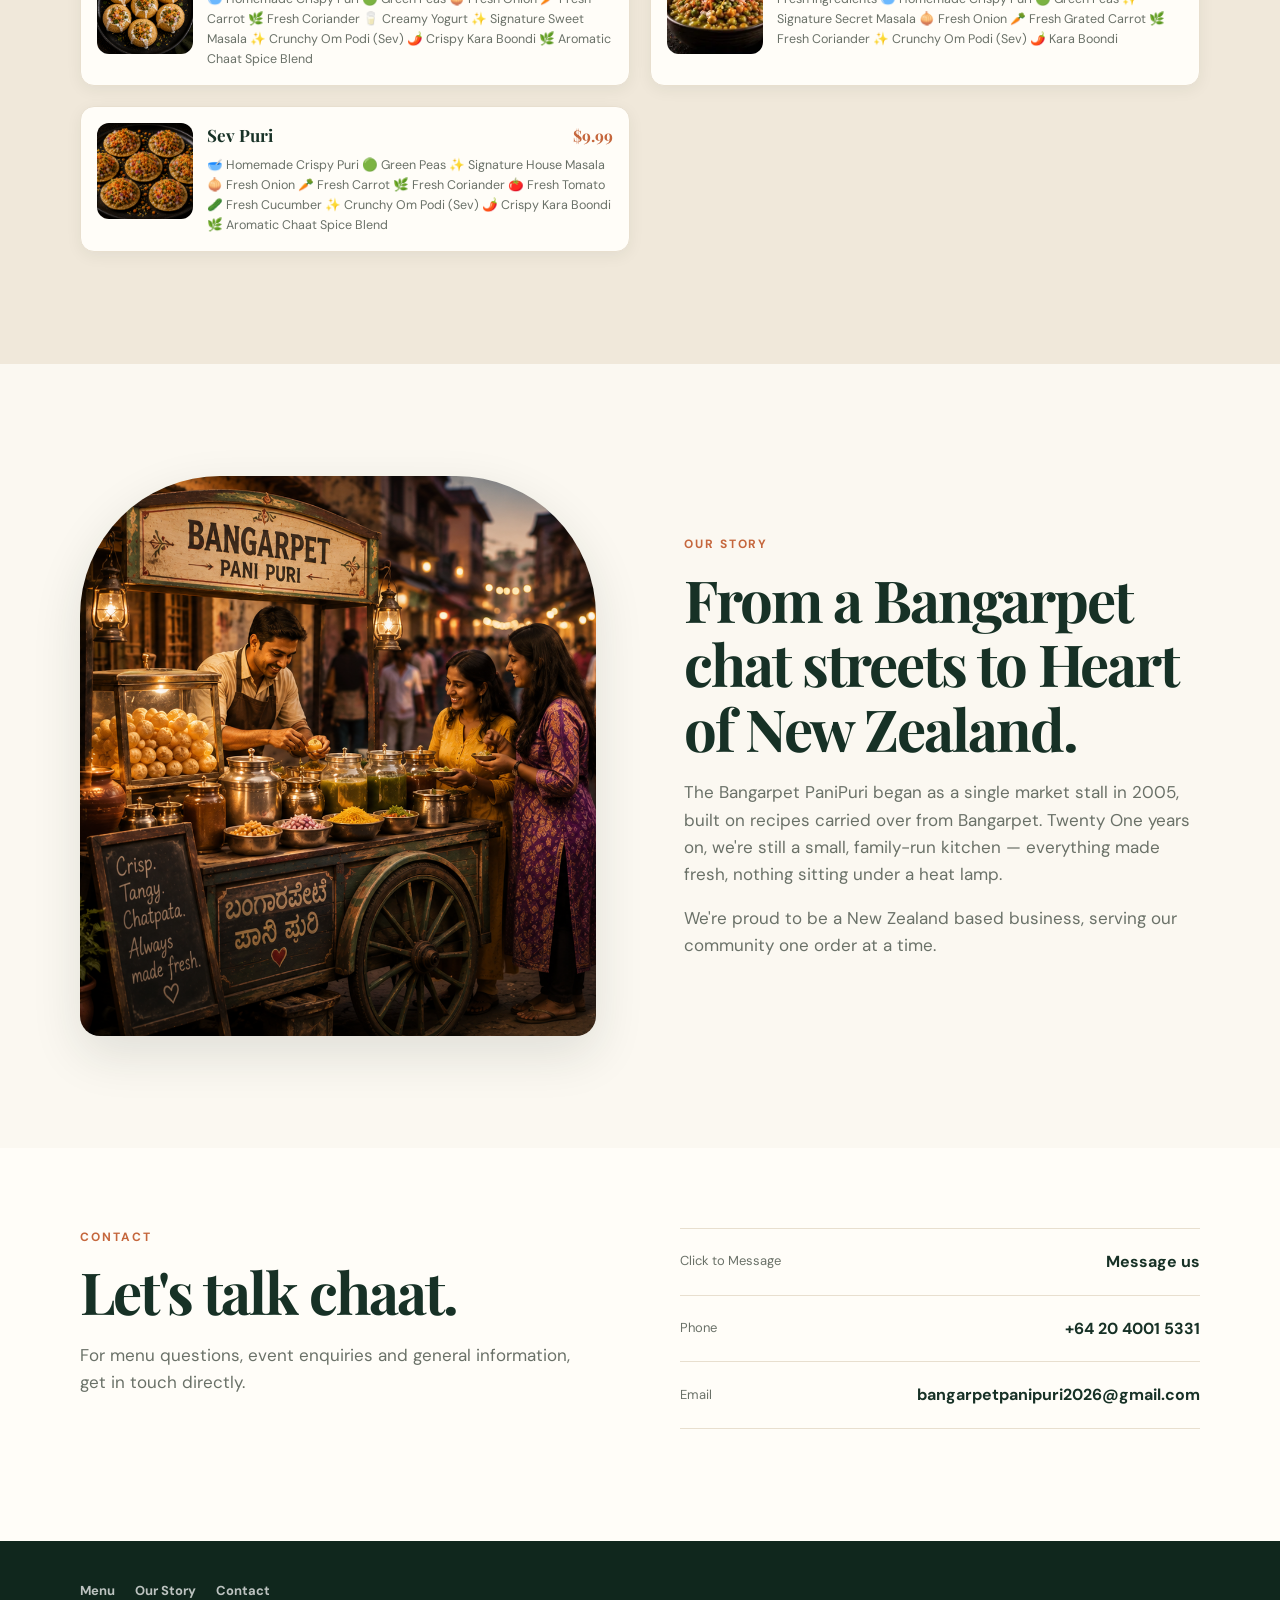
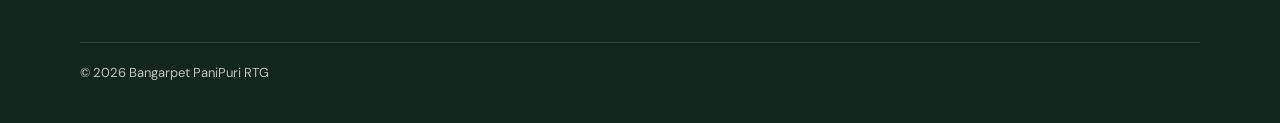
==== commit cbd8ac3c: "Fix logo and story image paths: add site/ directory" ====
--- a/index.html
+++ b/index.html
@@ -27,7 +27,7 @@
   <header class="site-header" id="top">
     <div class="container nav-wrap">
       <a class="brand" href="#top" aria-label="Bangarpet PaniPurii home">
-        <img class="brand-mark" src="./photos/logo.png" alt="Bangarpet PaniPurii logo">
+        <img class="brand-mark" src="./photos/site/logo.png" alt="Bangarpet PaniPurii logo">
         <span>Bangarpet PaniPuri</span>
       </a>
 
@@ -175,7 +175,7 @@
 
     <section class="section story-section" id="story" aria-labelledby="story-title">
       <div class="container story-grid">
-        <figure class="story-image"><img src="./photos/ourstory.png" alt="Fresh chaat being prepared" loading="lazy"></figure>
+        <figure class="story-image"><img src="./photos/site/ourstory.png" alt="Fresh chaat being prepared" loading="lazy"></figure>
         <div class="story-copy">
           <p class="eyebrow">Our story</p>
           <h2 id="story-title">From a Bangarpet chat streets to Heart of New Zealand.</h2>
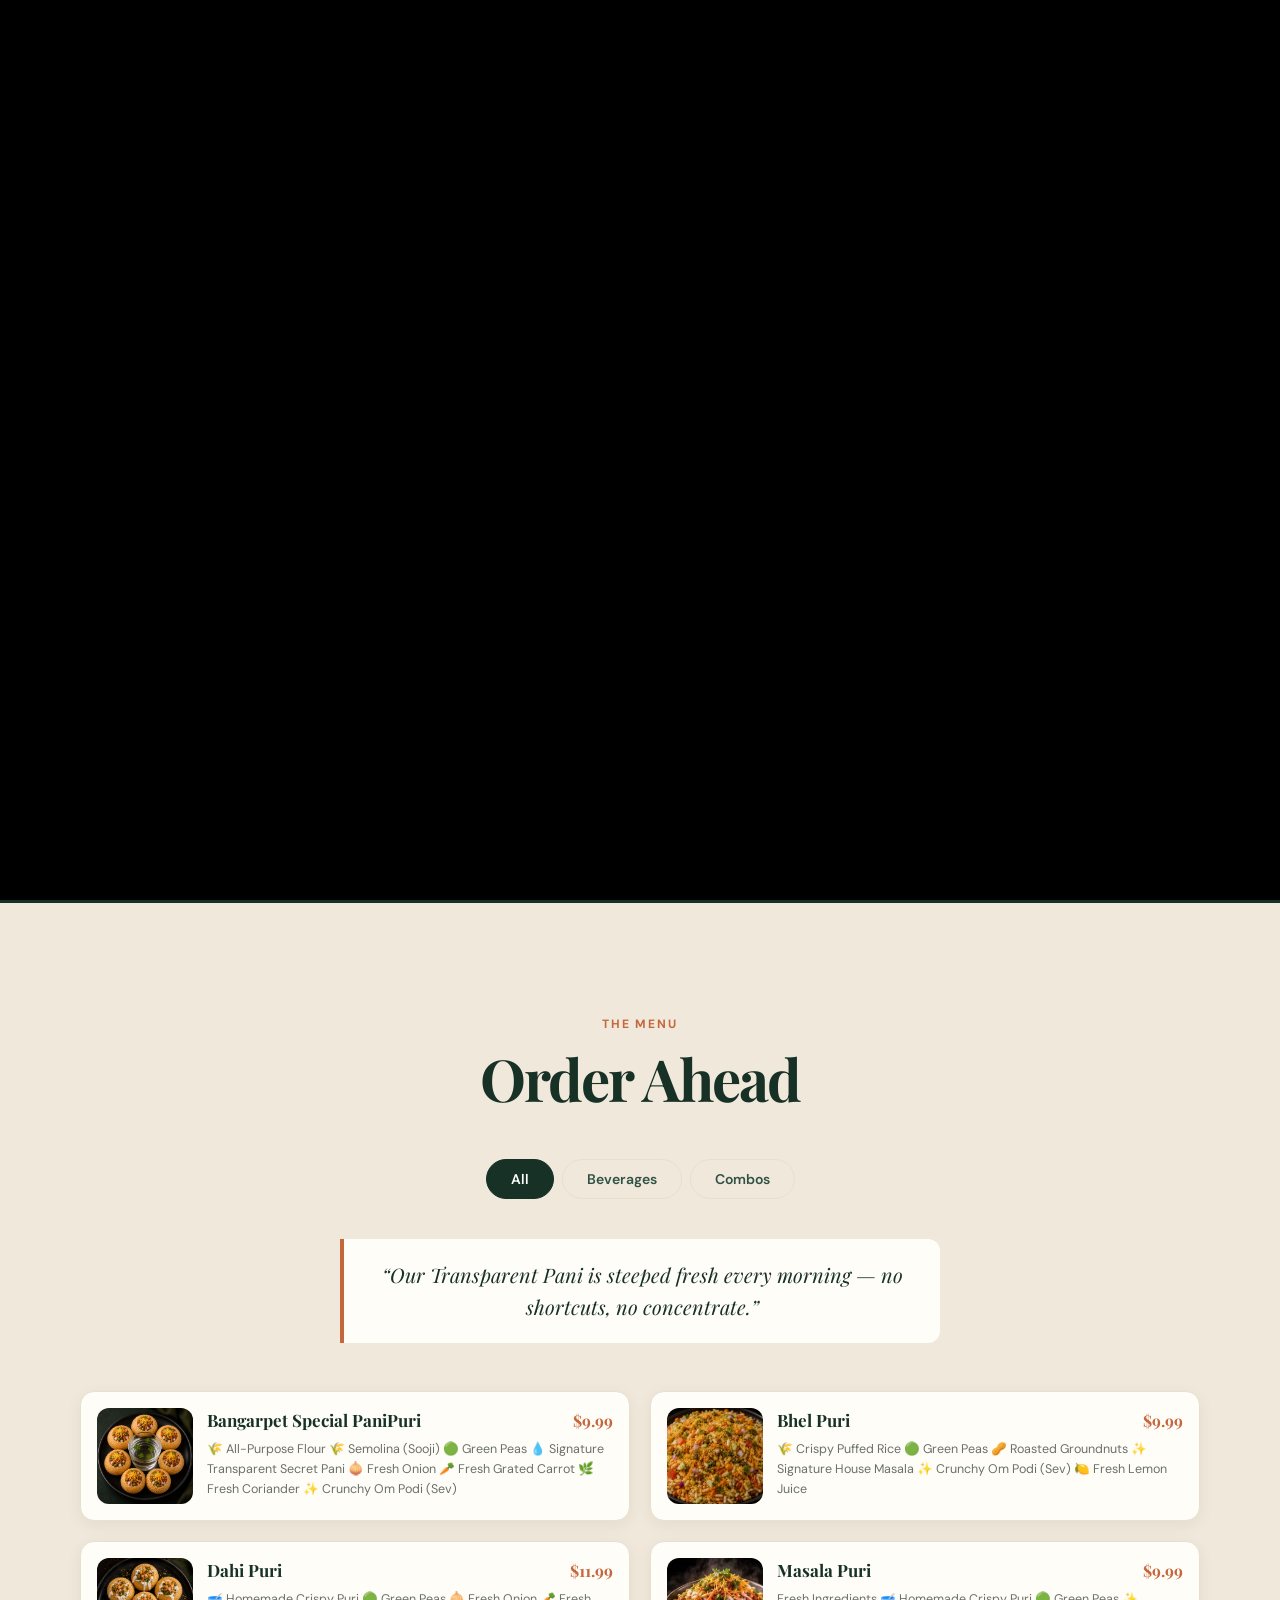
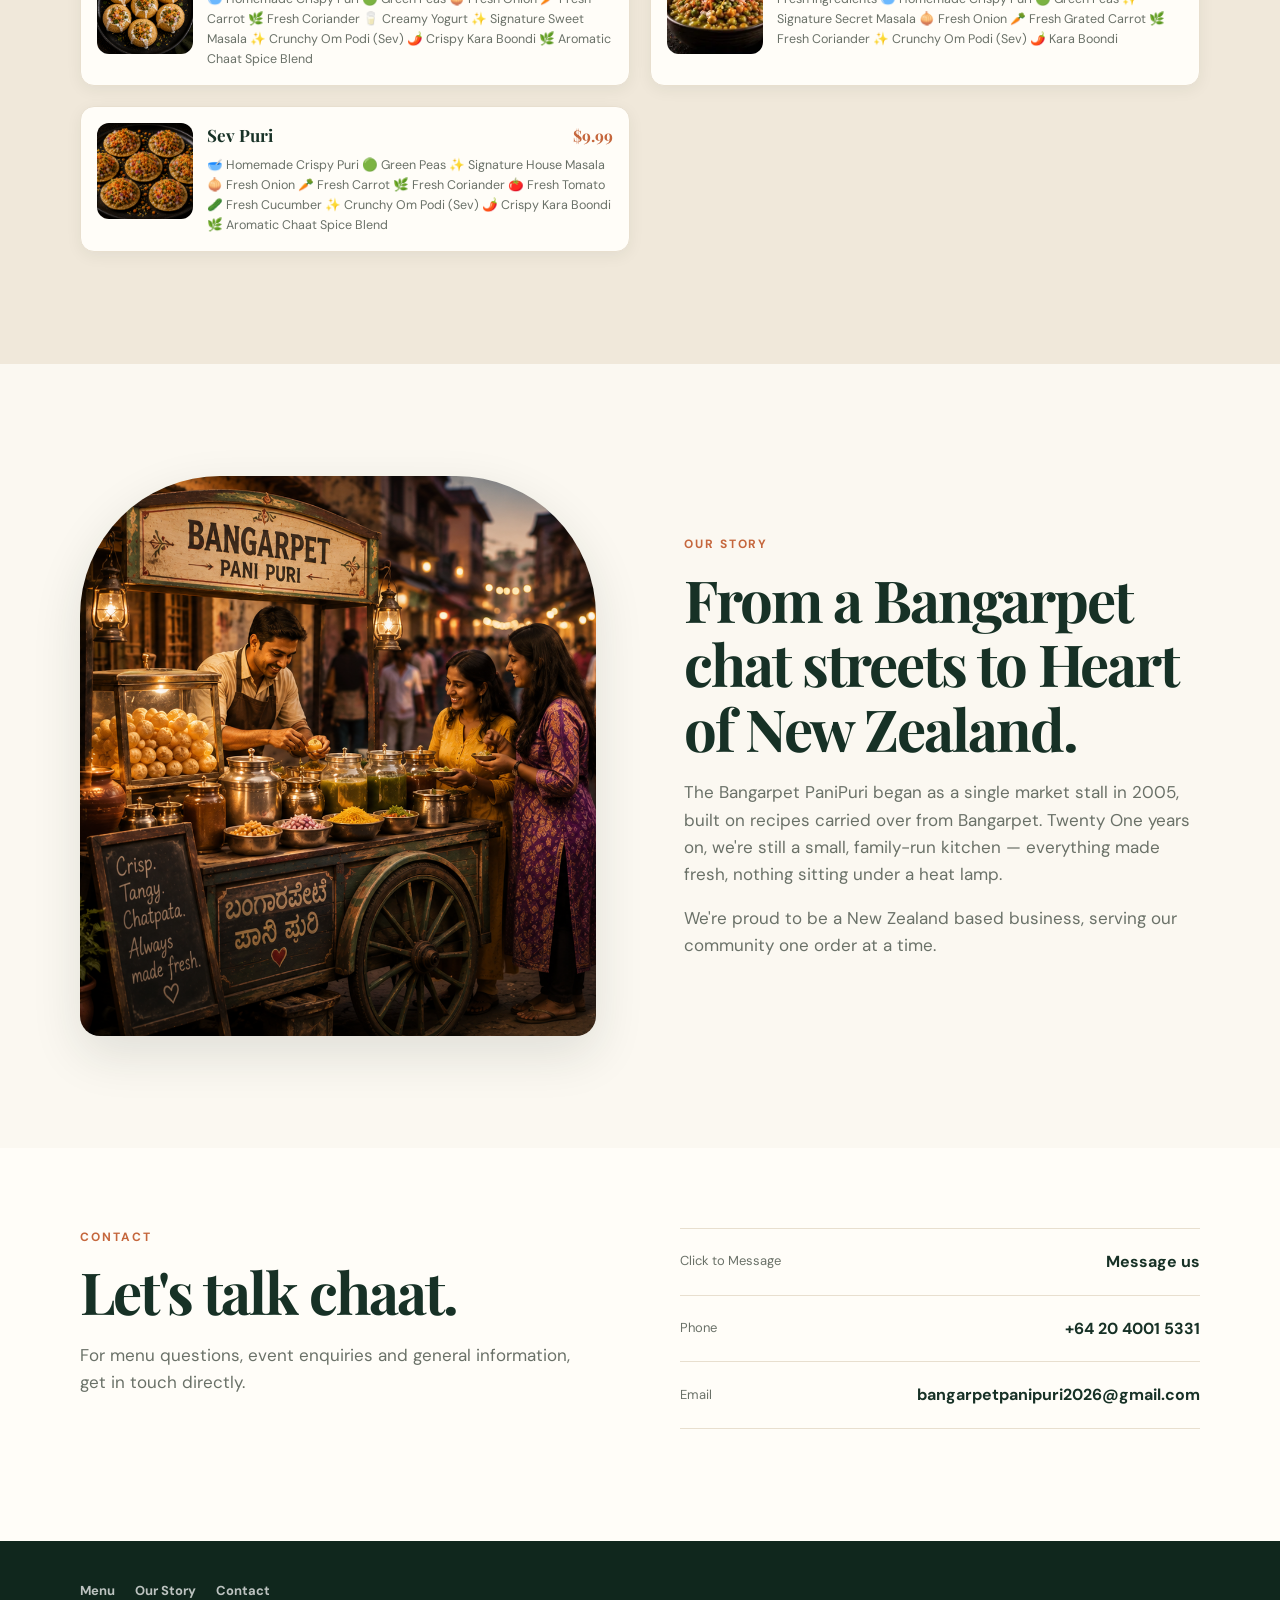
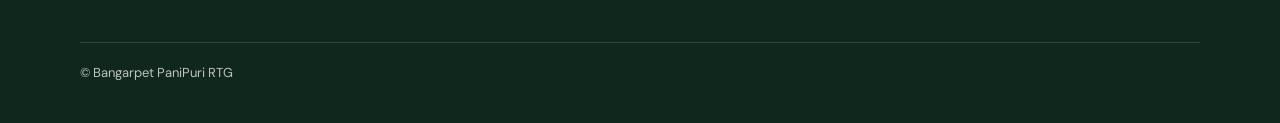
==== commit e3a32f93: "Fix WhatsApp URL and logo alt text" ====
--- a/index.html
+++ b/index.html
@@ -21,13 +21,13 @@
         playsinline
         preload="auto"
     >
-        <source src="./photos/videos/grand-opening.mp4" type="video/mp4">
+        <source id="grand-opening-video-source" src="./photos/videos/grand-opening.mp4" type="video/mp4">
     </video>
 </div>
   <header class="site-header" id="top">
     <div class="container nav-wrap">
-      <a class="brand" href="#top" aria-label="Bangarpet PaniPurii home">
-        <img class="brand-mark" src="./photos/site/logo.png" alt="Bangarpet PaniPurii logo">
+      <a class="brand" href="#top" aria-label="Bangarpet PaniPuri home">
+        <img id="logo-img" class="brand-mark" src="./photos/site/logo.png" alt="Bangarpet PaniPuri logo">
         <span>Bangarpet PaniPuri</span>
       </a>
 
@@ -43,14 +43,14 @@
       </nav>
 
       <div class="nav-actions">
-        <a class="whatsapp-link" href="https://wa.me/+642040015331" target="_blank" rel="noopener noreferrer">WhatsApp</a>
-        <a class="call-link" href="tel:+642040015331">Call</a>
+        <a id="header-whatsapp" class="whatsapp-link" href="https://wa.me/+642040015331" target="_blank" rel="noopener noreferrer">WhatsApp</a>
+        <a id="header-call" class="call-link" href="tel:+642040015331">Call</a>
       </div>
     </div>
   </header>
 
   <main>
-    <section class="hero" aria-labelledby="hero-title">
+    <section class="hero" id="hero" aria-labelledby="hero-title">
       <video class="hero-video" autoplay muted loop playsinline poster="./photos/site/bg.png" aria-hidden="true">
         <source src="./photos/videos/video.mp4" type="video/mp4">
       </video>
@@ -175,11 +175,11 @@
 
     <section class="section story-section" id="story" aria-labelledby="story-title">
       <div class="container story-grid">
-        <figure class="story-image"><img src="./photos/site/ourstory.png" alt="Fresh chaat being prepared" loading="lazy"></figure>
+        <figure class="story-image"><img id="story-img" src="./photos/site/ourstory.png" alt="Fresh chaat being prepared" loading="lazy"></figure>
         <div class="story-copy">
           <p class="eyebrow">Our story</p>
           <h2 id="story-title">From a Bangarpet chat streets to Heart of New Zealand.</h2>
-          <p>The Bangarpet PaniPuri began as a single market stall in 2005, built on recipes carried over from Bangarpet. Twenty One years on, we're still a small, family-run kitchen — everything made fresh, nothing sitting under a heat lamp.</p>
+          <p id="story-text">The Bangarpet PaniPuri began as a single market stall in 2005, built on recipes carried over from Bangarpet. Twenty One years on, we're still a small, family-run kitchen — everything made fresh, nothing sitting under a heat lamp.</p>
           <p>We're proud to be a New Zealand based business, serving our community one order at a time.</p>
         </div>
       </div>
@@ -193,9 +193,9 @@
           <p>For menu questions, event enquiries and general information, get in touch directly.</p>
         </div>
         <div class="contact-actions">
-          <a href="https://wa.me/+642040015331" target="_blank" rel="noopener noreferrer"><span>Click to Message</span><strong>Message us</strong></a>
-          <a href="tel:+642040015331"><span>Phone</span><strong>+64 20 4001 5331</strong></a>
-          <a href="mailto:bangarpetpanipuri2026@gmail.com"><span>Email</span><strong>bangarpetpanipuri2026@gmail.com</strong></a>
+          <a id="contact-whatsapp" href="https://wa.me/+642040015331" target="_blank" rel="noopener noreferrer"><span>Click to Message</span><strong>Message us</strong></a>
+          <a id="contact-phone" href="tel:+642040015331"><span>Phone</span><strong>+64 20 4001 5331</strong></a>
+          <a id="contact-email" href="mailto:bangarpetpanipuri2026@gmail.com"><span>Email</span><strong>bangarpetpanipuri2026@gmail.com</strong></a>
         </div>
       </div>
     </section>
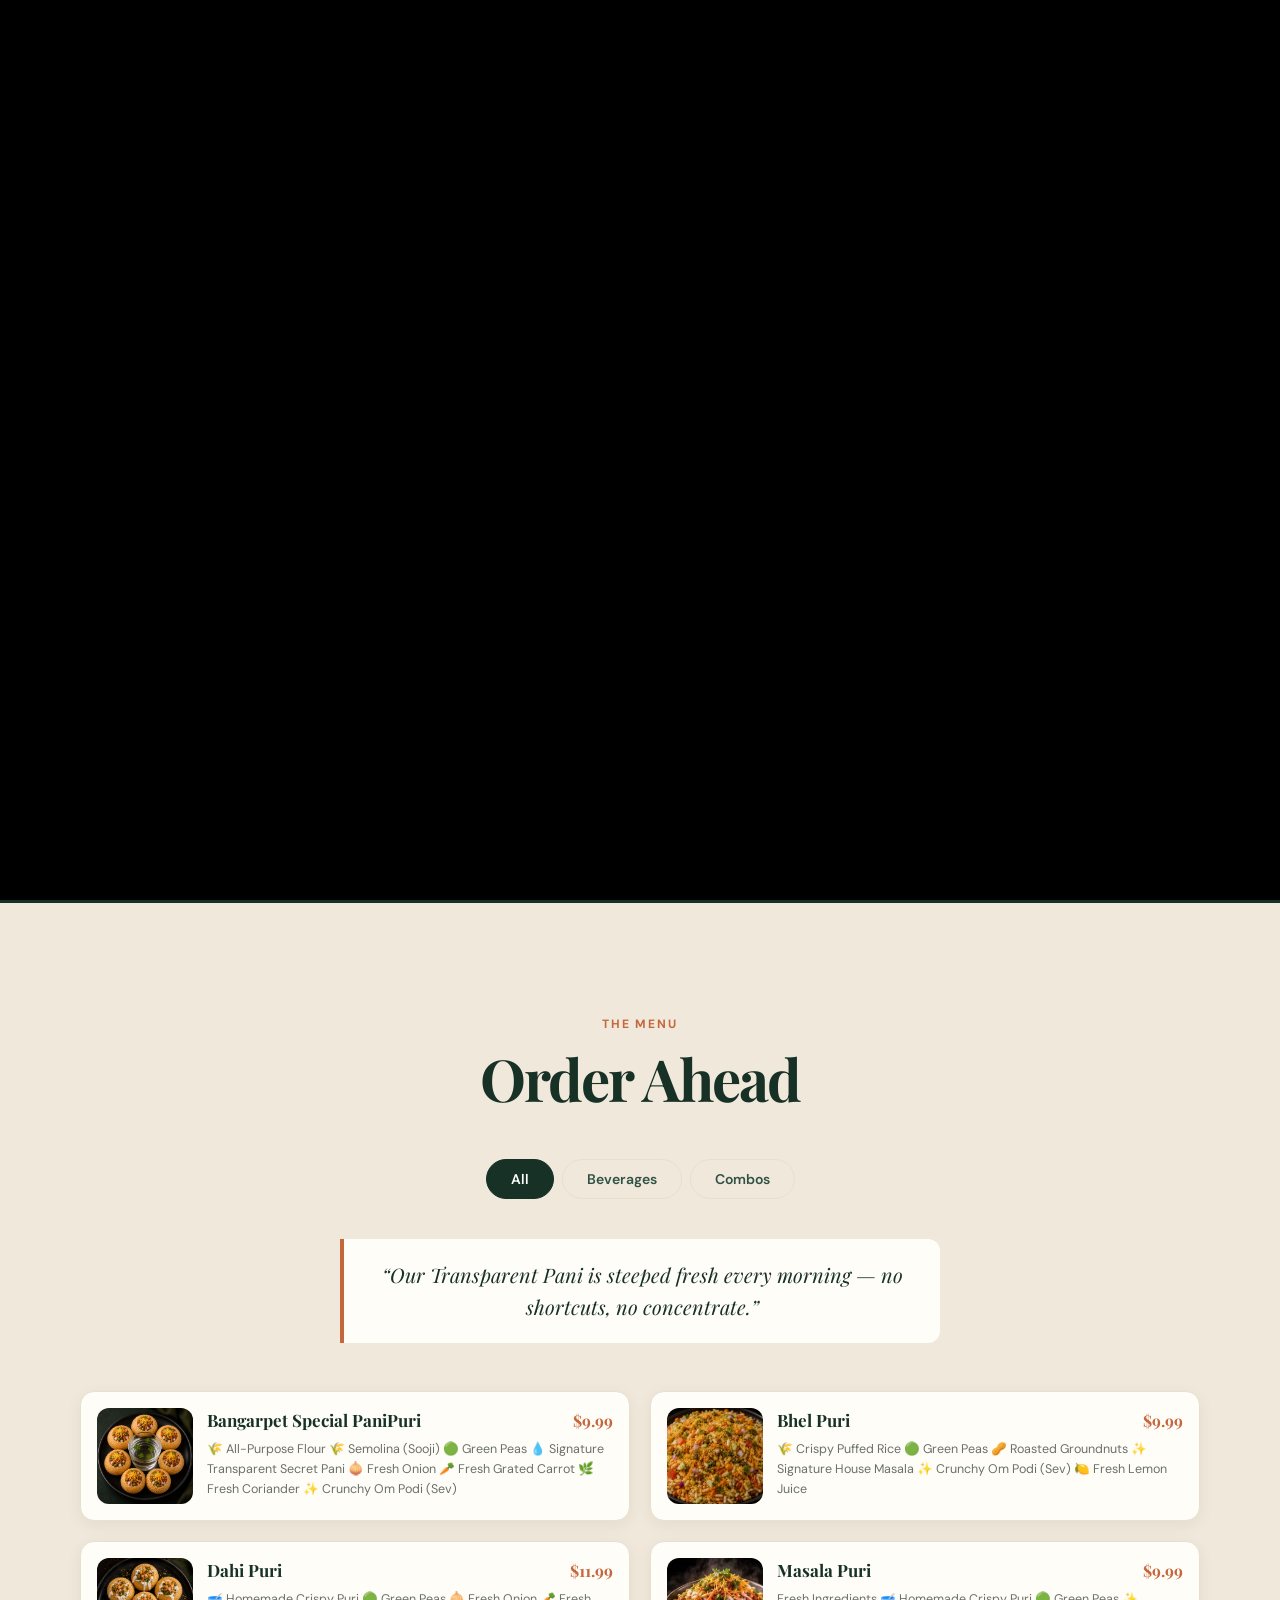
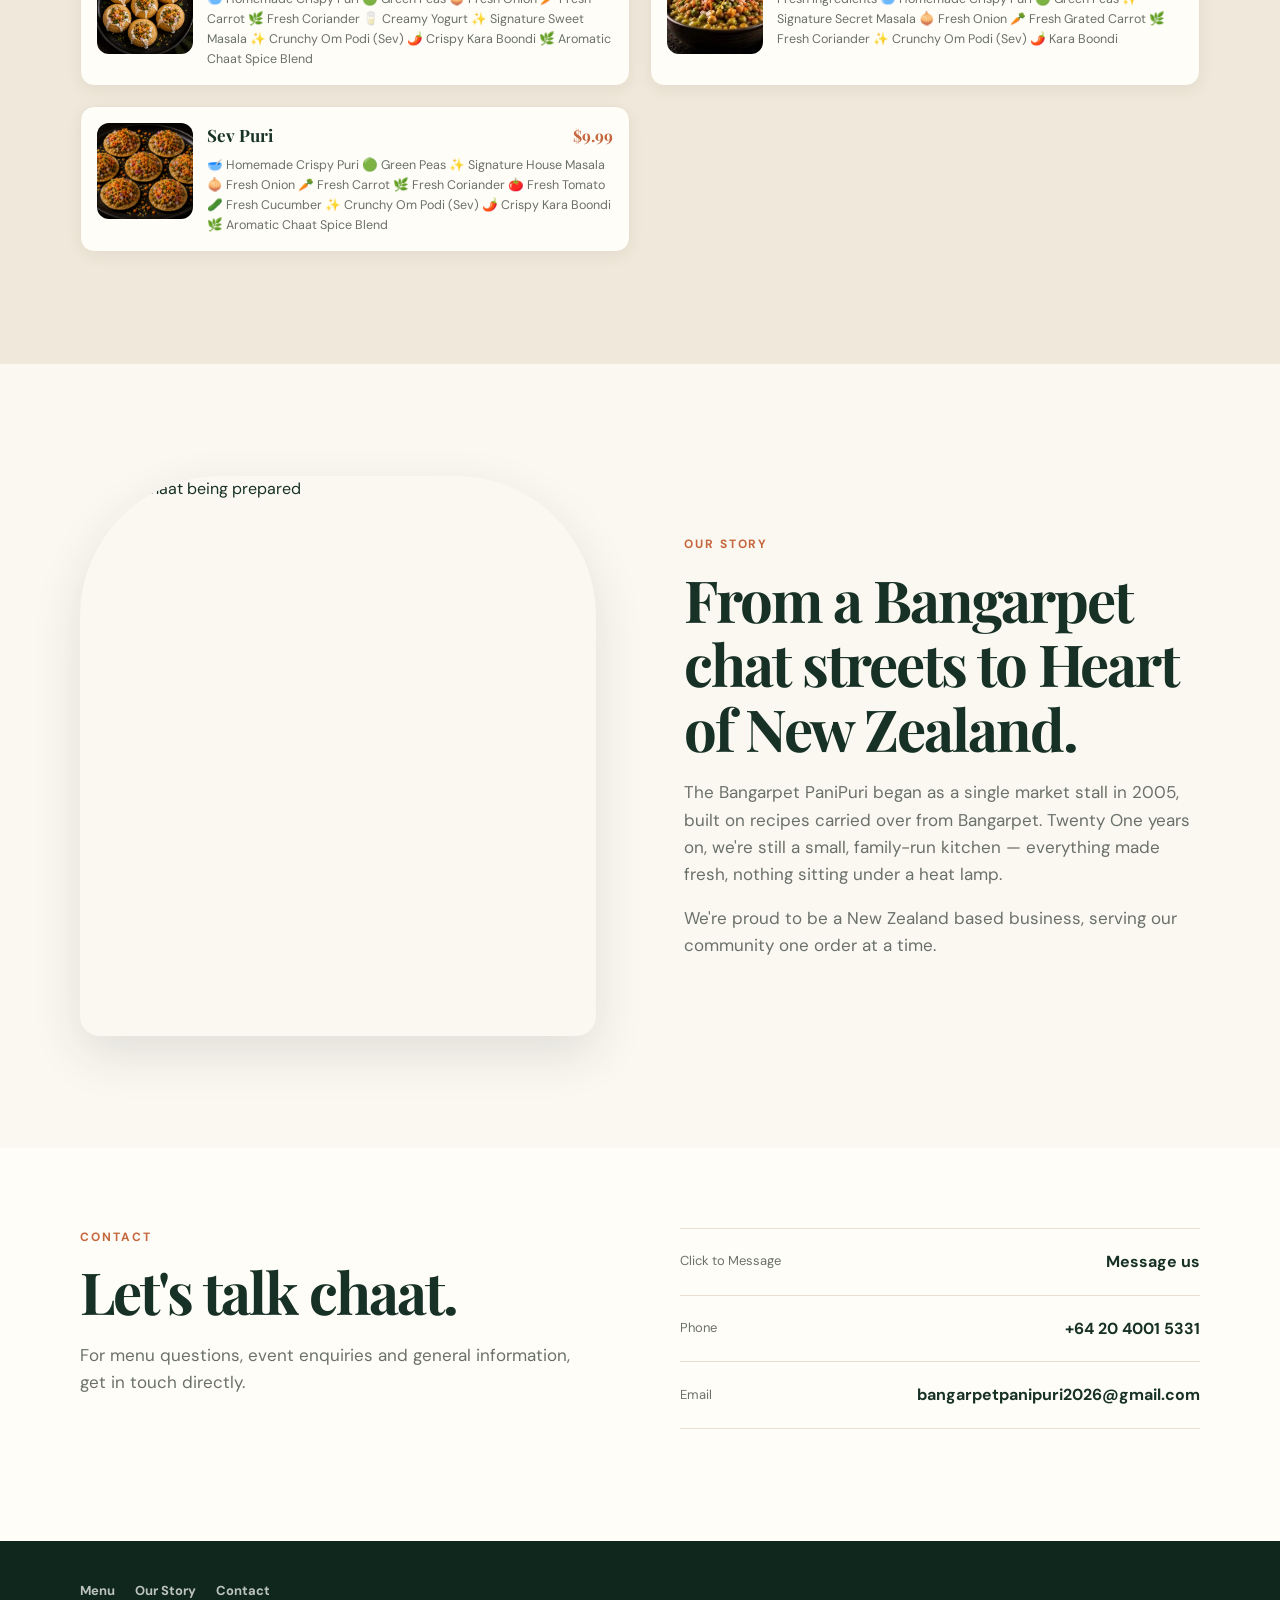
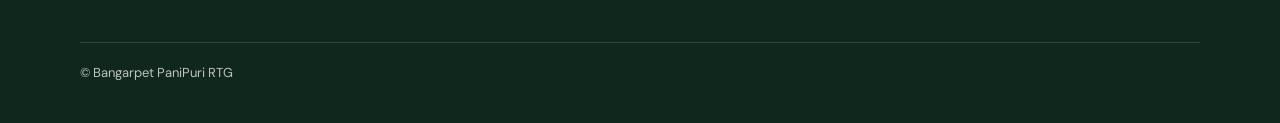
==== commit 48afa987: "Update references to photos/menu for logo, bg, ourstory; move site PNGs to menu" ====
--- a/index.html
+++ b/index.html
@@ -27,7 +27,7 @@
   <header class="site-header" id="top">
     <div class="container nav-wrap">
       <a class="brand" href="#top" aria-label="Bangarpet PaniPuri home">
-        <img id="logo-img" class="brand-mark" src="./photos/site/logo.png" alt="Bangarpet PaniPuri logo">
+        <img id="logo-img" class="brand-mark" src="./photos/menu/logo.png" alt="Bangarpet PaniPuri logo">
         <span>Bangarpet PaniPuri</span>
       </a>
 
@@ -51,7 +51,7 @@
 
   <main>
     <section class="hero" id="hero" aria-labelledby="hero-title">
-      <video class="hero-video" autoplay muted loop playsinline poster="./photos/site/bg.png" aria-hidden="true">
+      <video class="hero-video" autoplay muted loop playsinline poster="./photos/menu/bg.png" aria-hidden="true">
         <source src="./photos/videos/video.mp4" type="video/mp4">
       </video>
       <div class="hero-overlay"></div>
@@ -175,7 +175,7 @@
 
     <section class="section story-section" id="story" aria-labelledby="story-title">
       <div class="container story-grid">
-        <figure class="story-image"><img id="story-img" src="./photos/site/ourstory.png" alt="Fresh chaat being prepared" loading="lazy"></figure>
+        <figure class="story-image"><img id="story-img" src="./photos/menu/ourstory.png" alt="Fresh chaat being prepared" loading="lazy"></figure>
         <div class="story-copy">
           <p class="eyebrow">Our story</p>
           <h2 id="story-title">From a Bangarpet chat streets to Heart of New Zealand.</h2>
@@ -208,6 +208,6 @@
     </div>
   </footer>
 
-  <script src="script.js"></script>
+  <script src="script.js" type="module"></script>
 </body>
 </html>
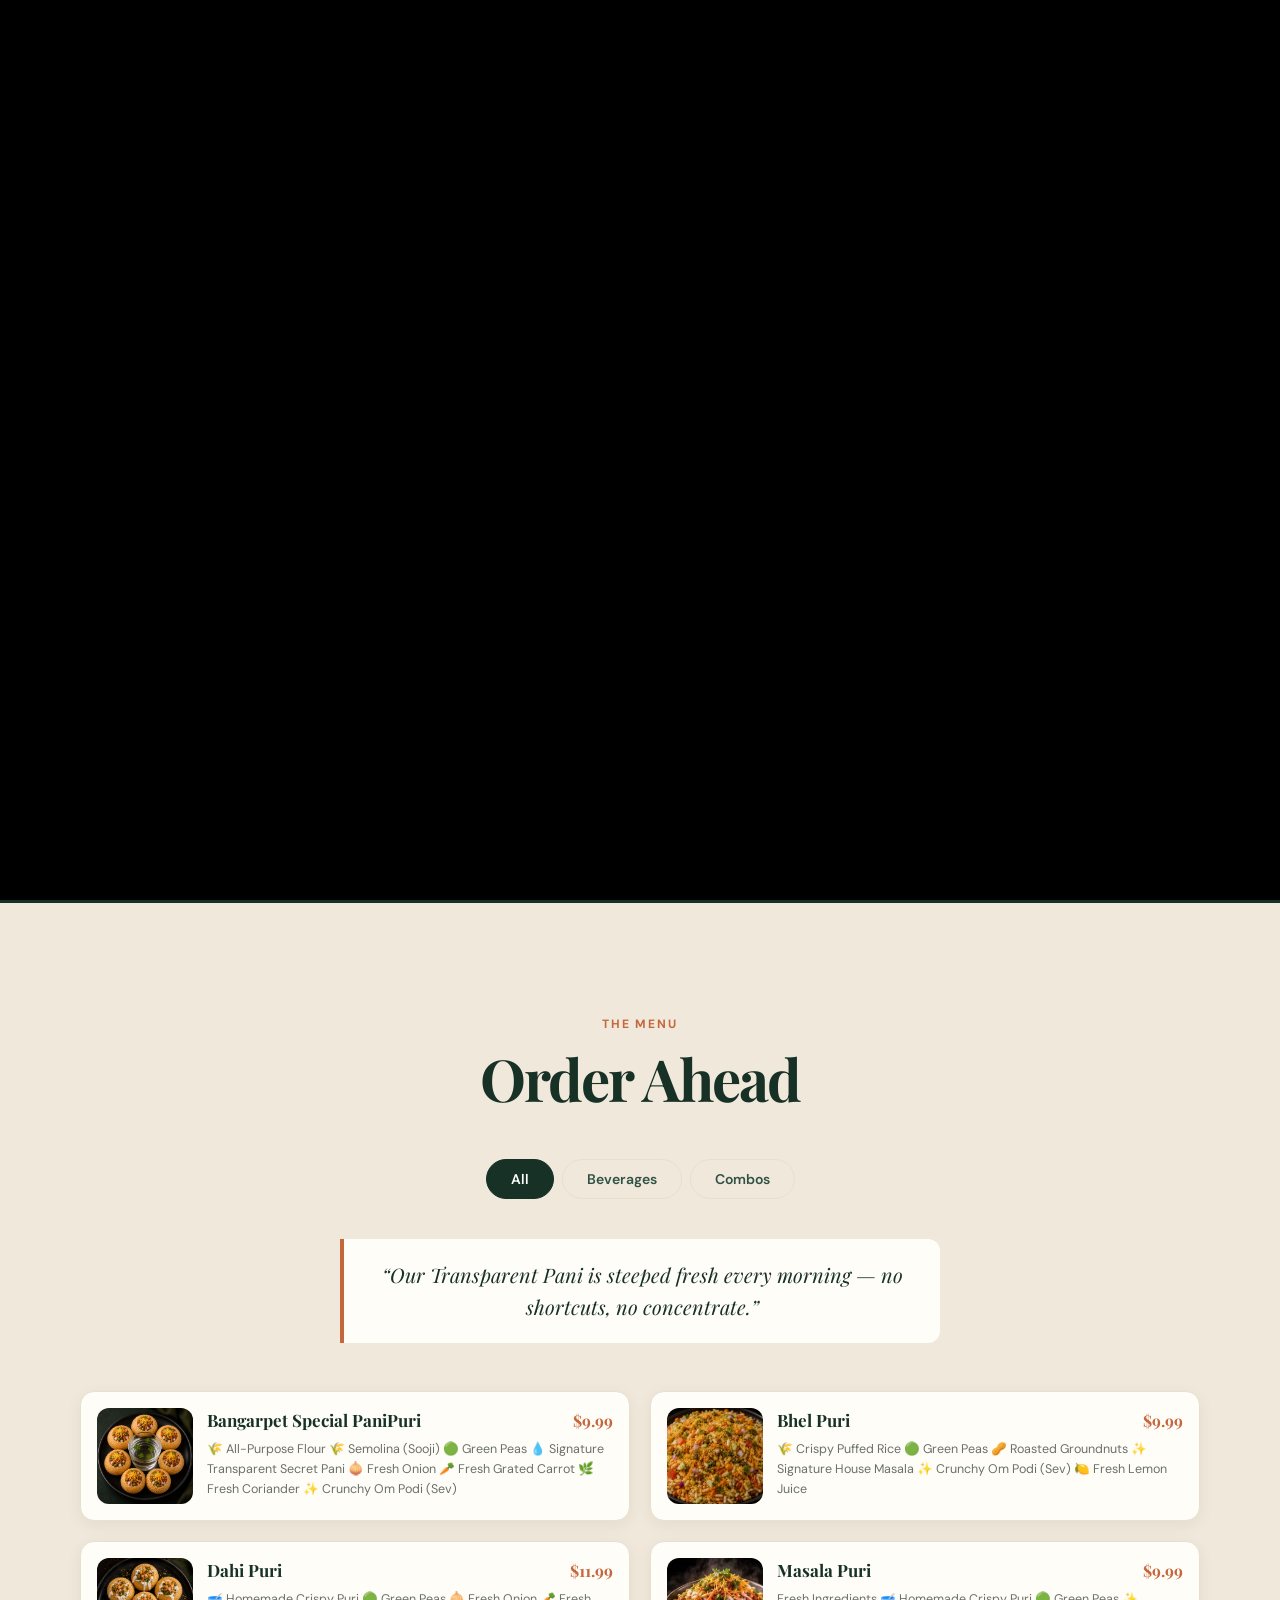
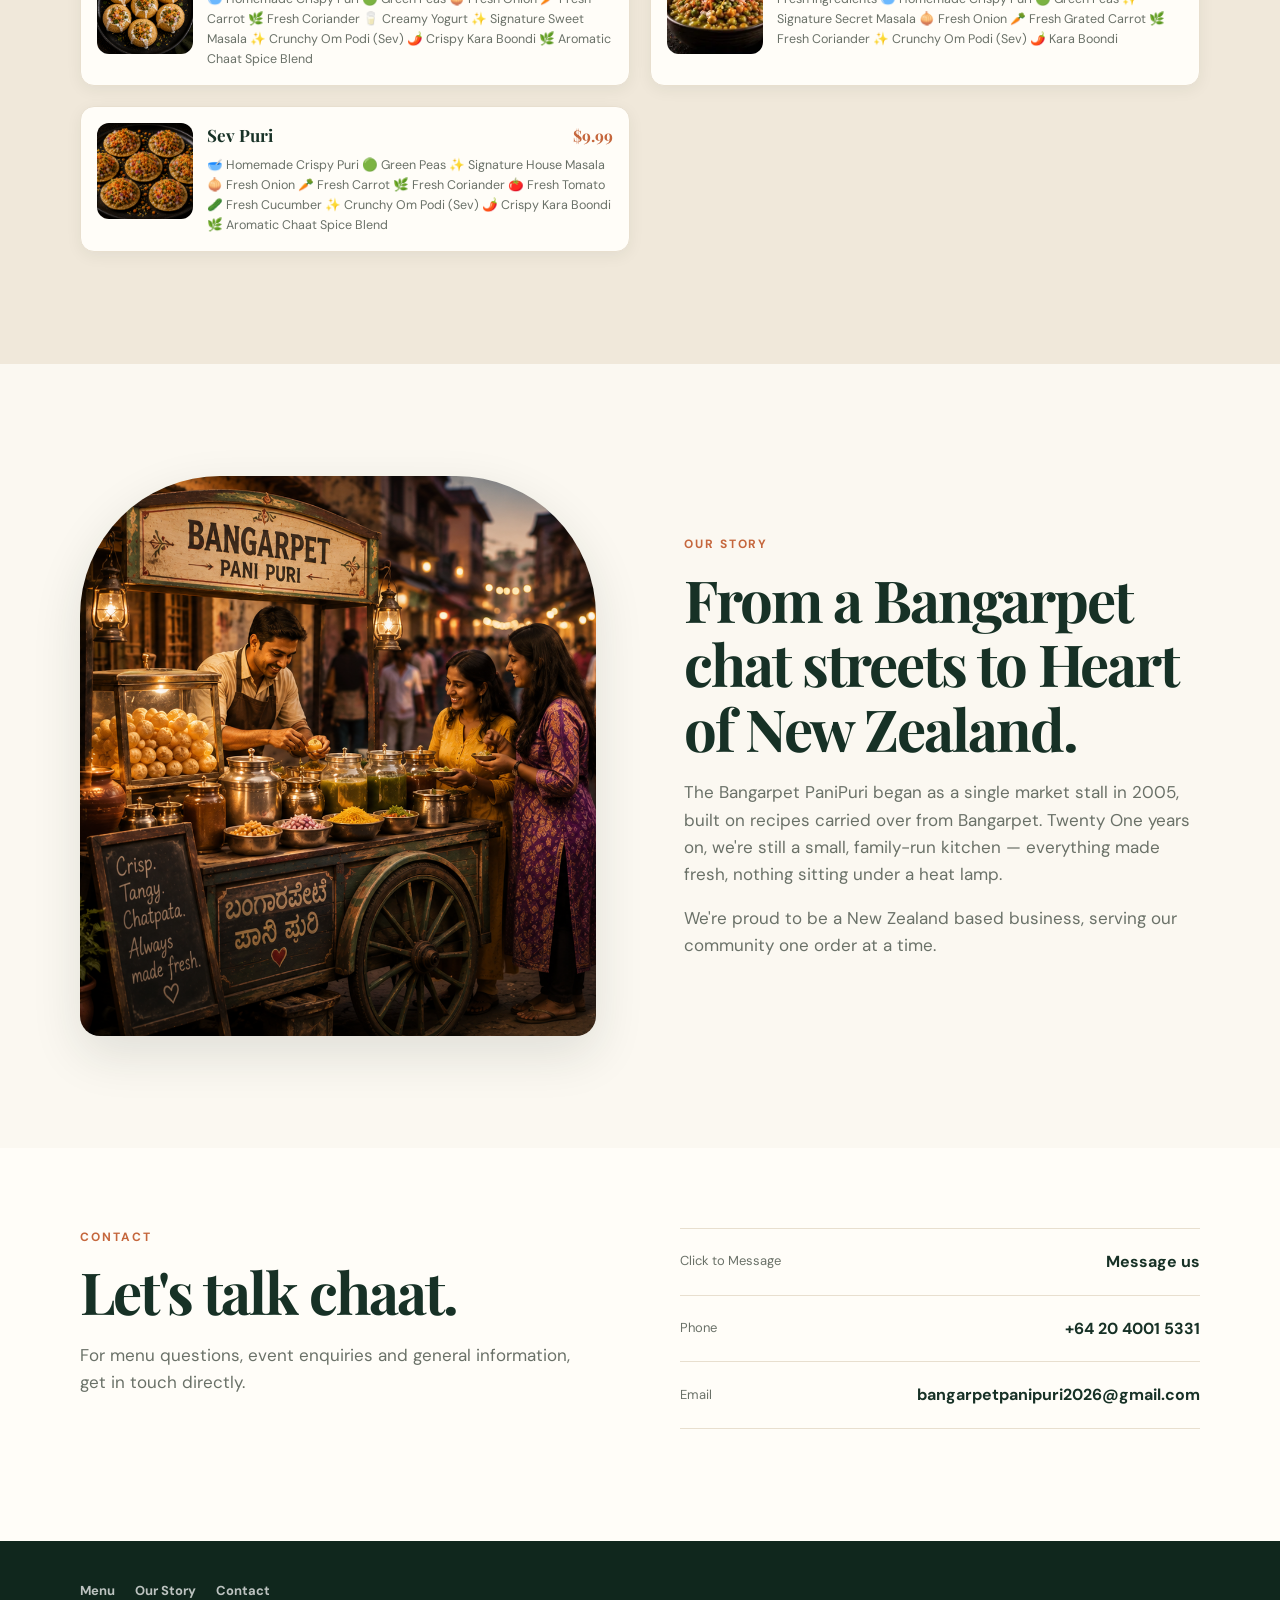
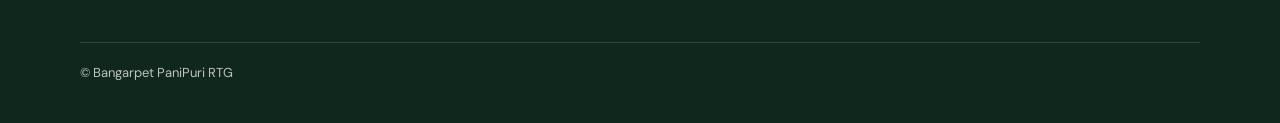
==== commit 7e248b92: "Secure Firestore rules with admin UID and add hidden admin login link to public site" ====
--- a/index.html
+++ b/index.html
@@ -205,9 +205,21 @@
     <div class="container footer-wrap">
       <div class="footer-links"><a href="#menu">Menu</a><a href="#story">Our Story</a><a href="#contact">Contact</a></div>
       <p class="copyright">© <span id="year"></span> Bangarpet PaniPuri RTG</p>
+      <a id="admin-login-link"
+         href="admin/index.html"
+         class="admin-link"
+         style="display:none; margin-top:12px; font-size:12px; color:#fff; text-decoration:underline;">
+        Admin login
+      </a>
     </div>
   </footer>
 
   <script src="script.js" type="module"></script>
+  <script>
+    // Show the admin link only if the URL contains ?admin=1
+    if (window.location.search.includes('admin=1')) {
+      document.getElementById('admin-login-link').style.display = 'block';
+    }
+  </script>
 </body>
 </html>
